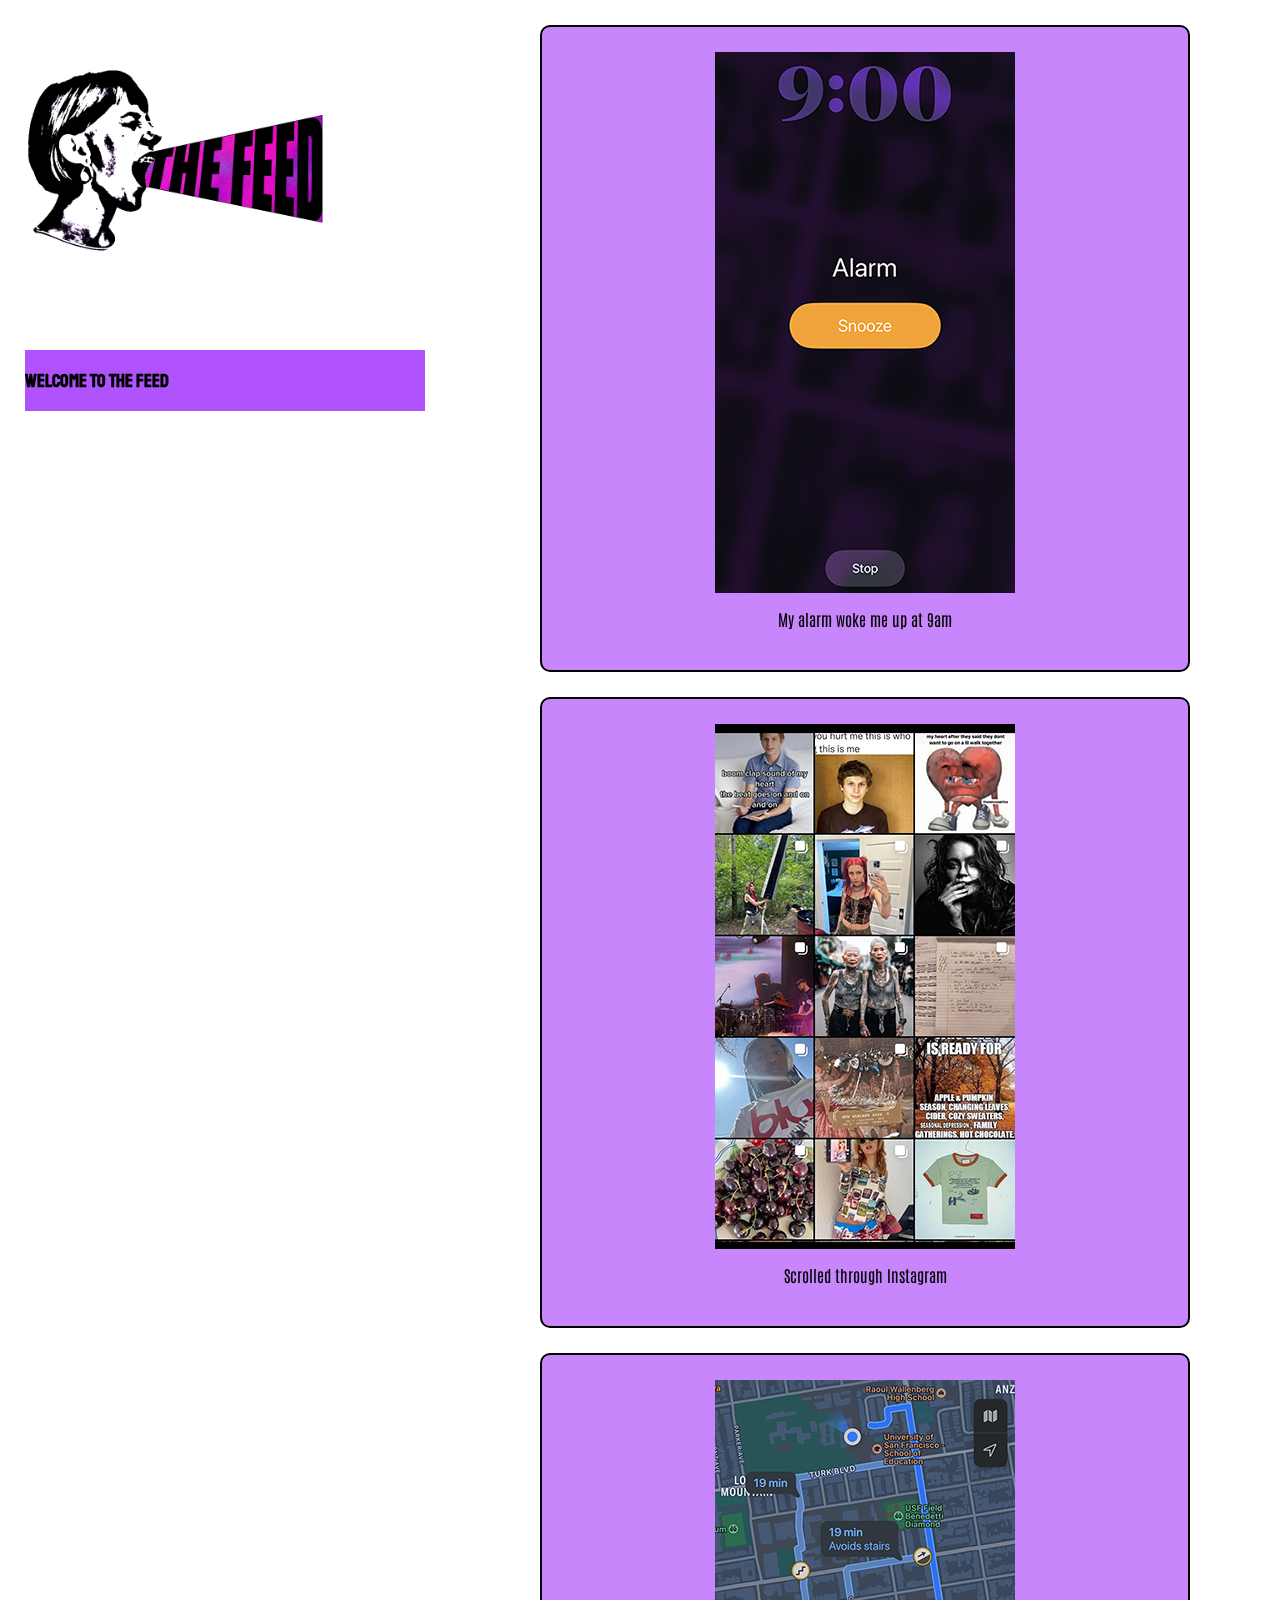
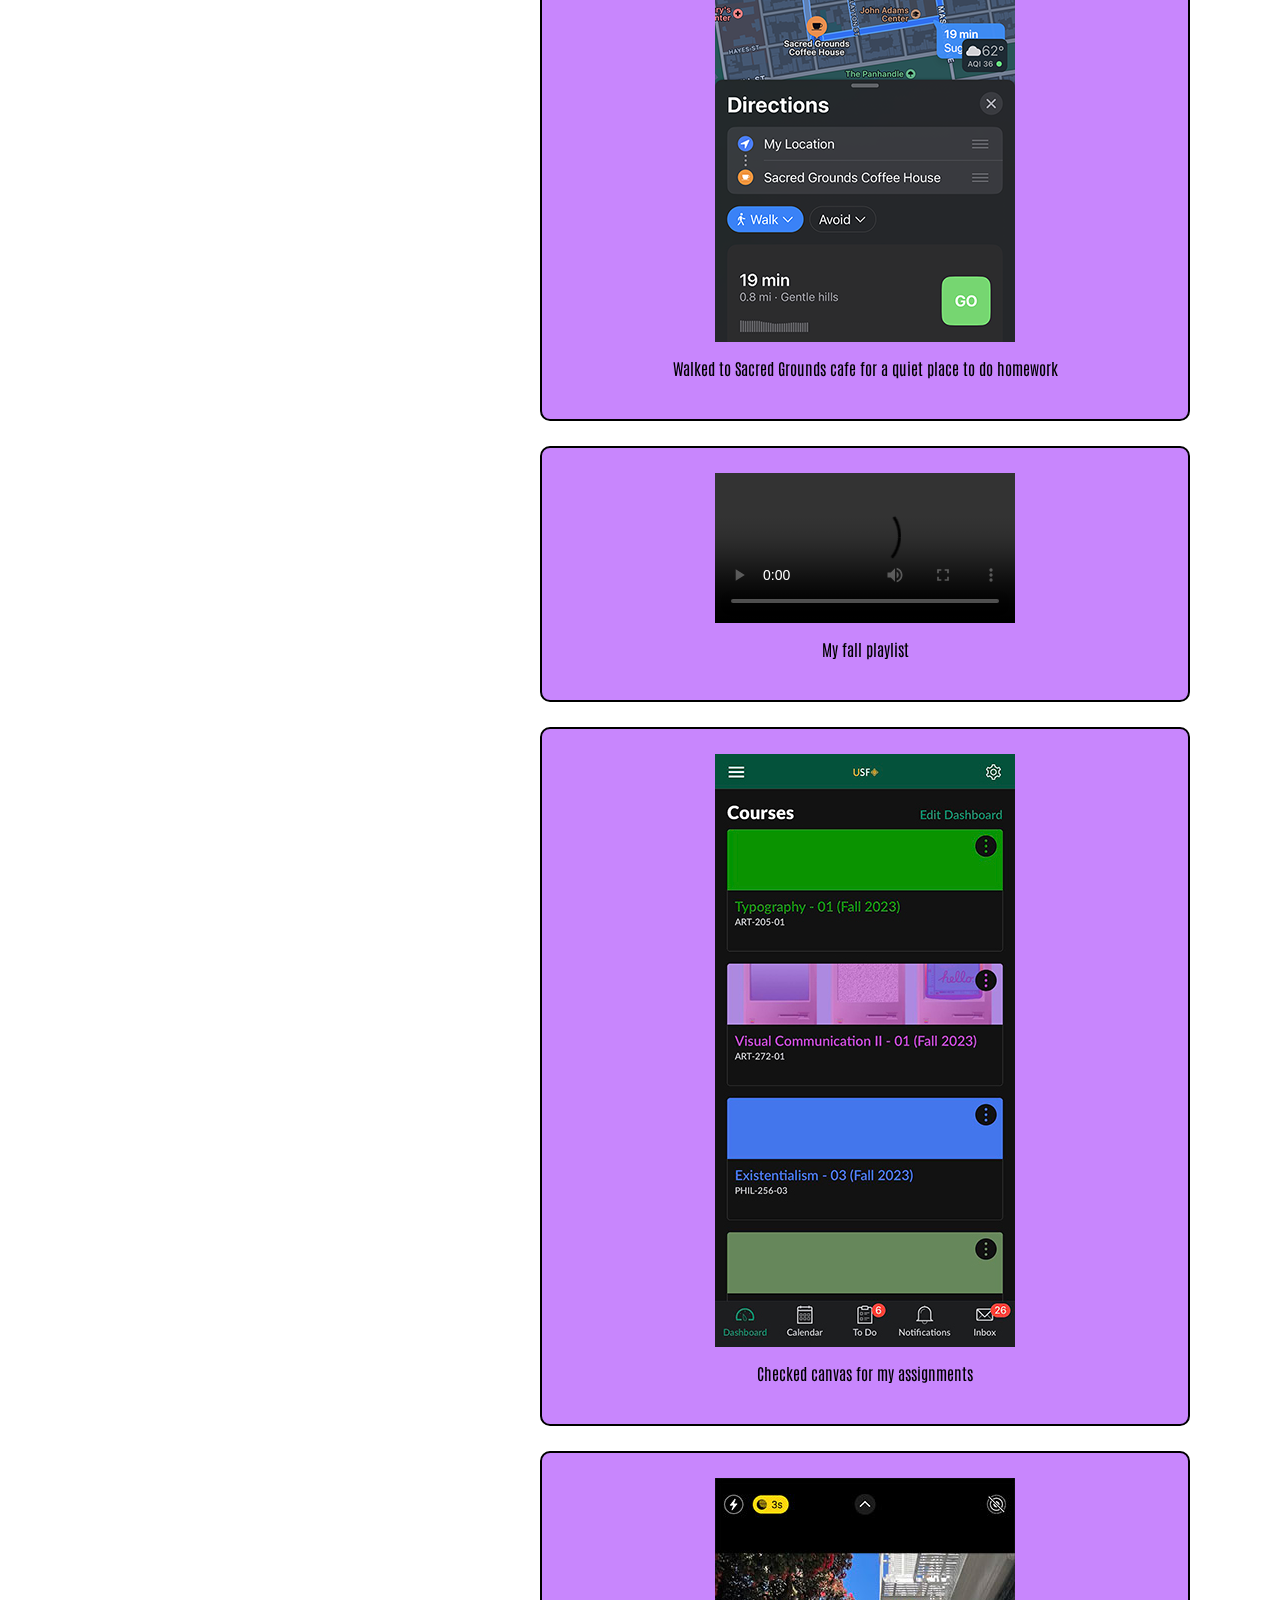
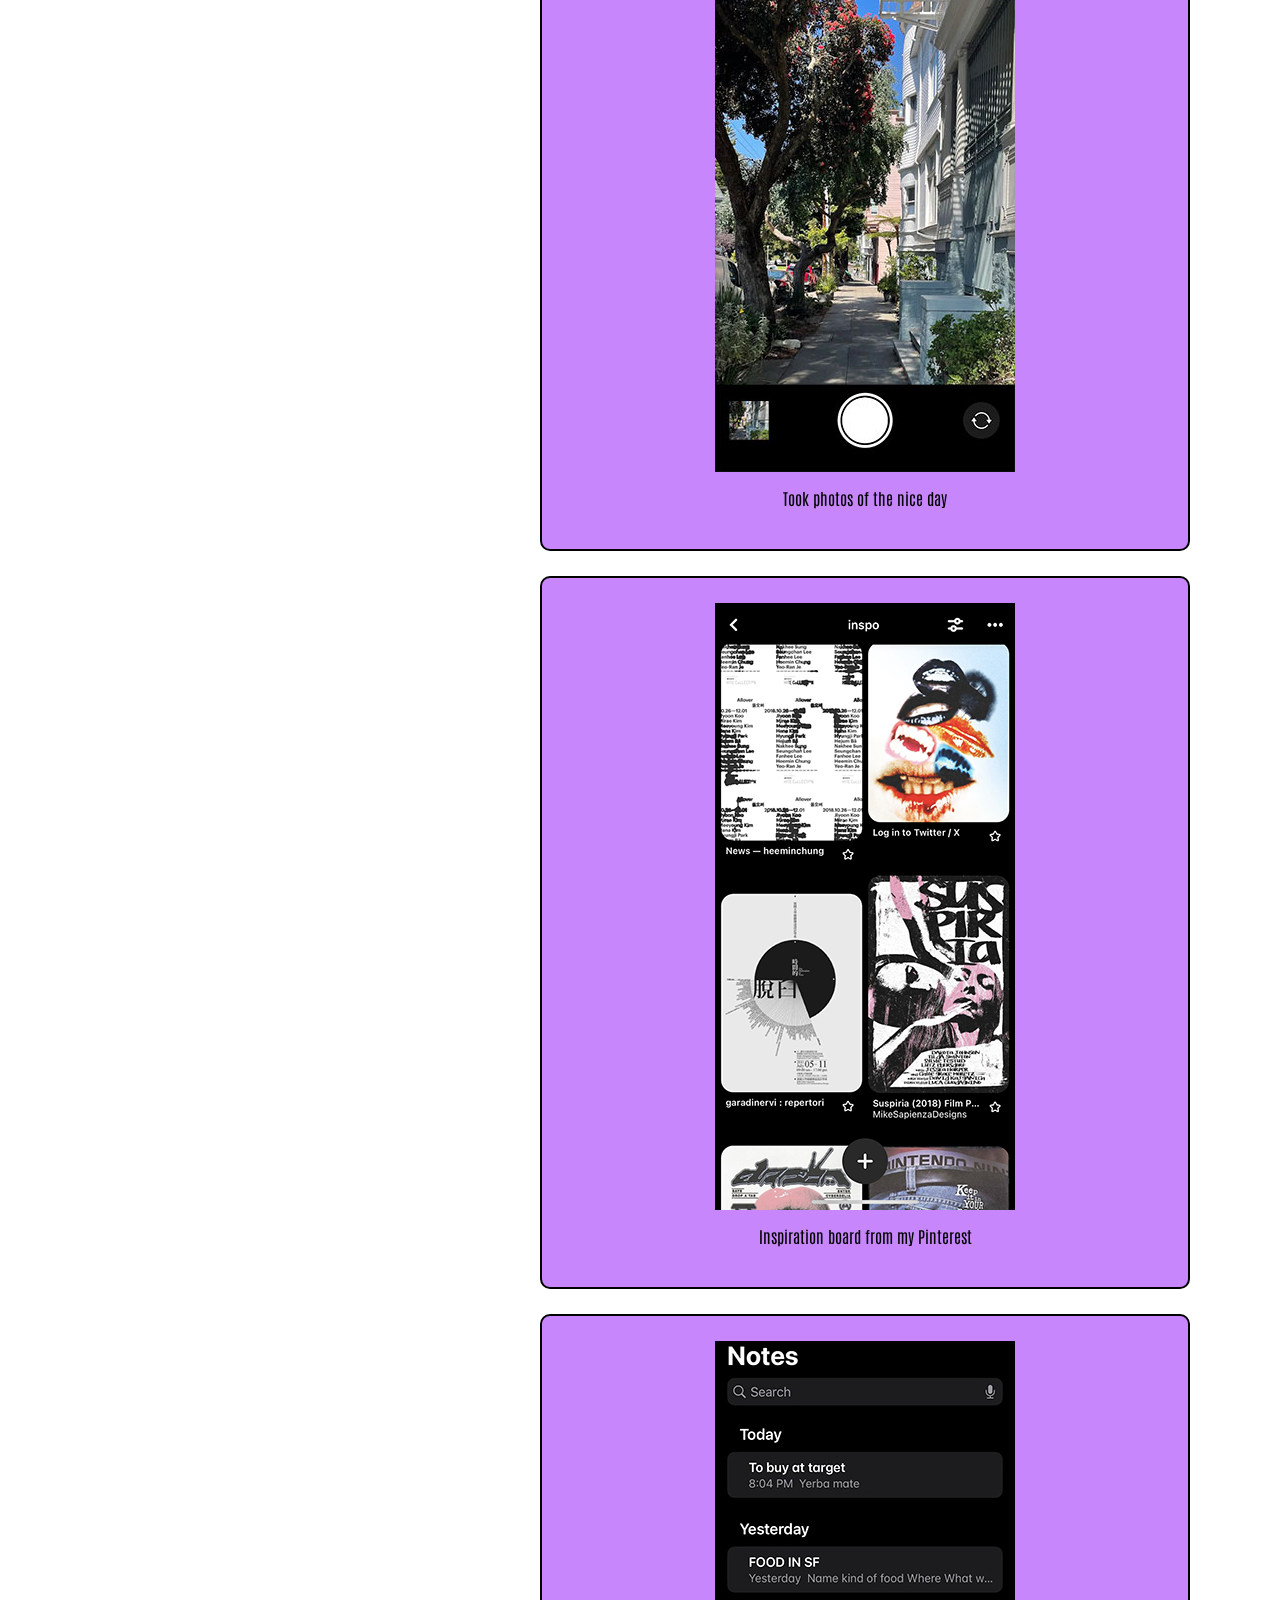
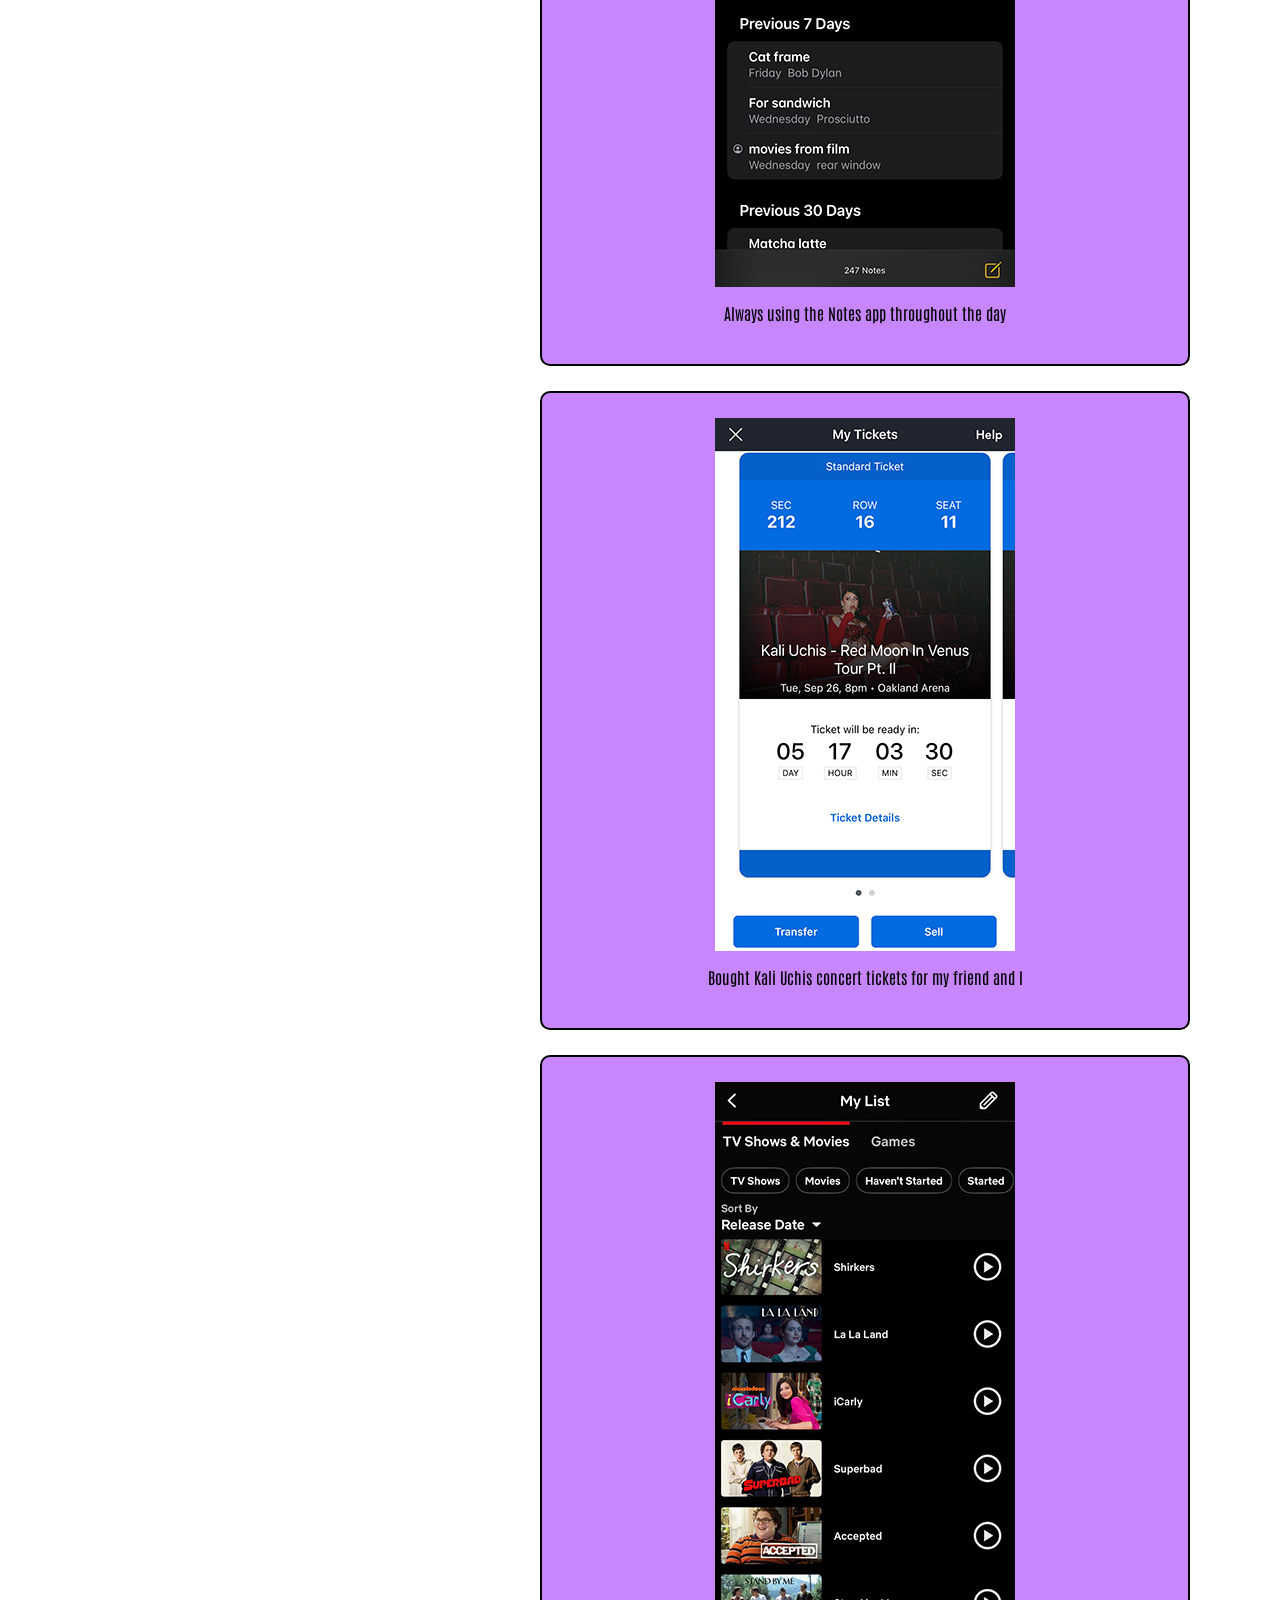
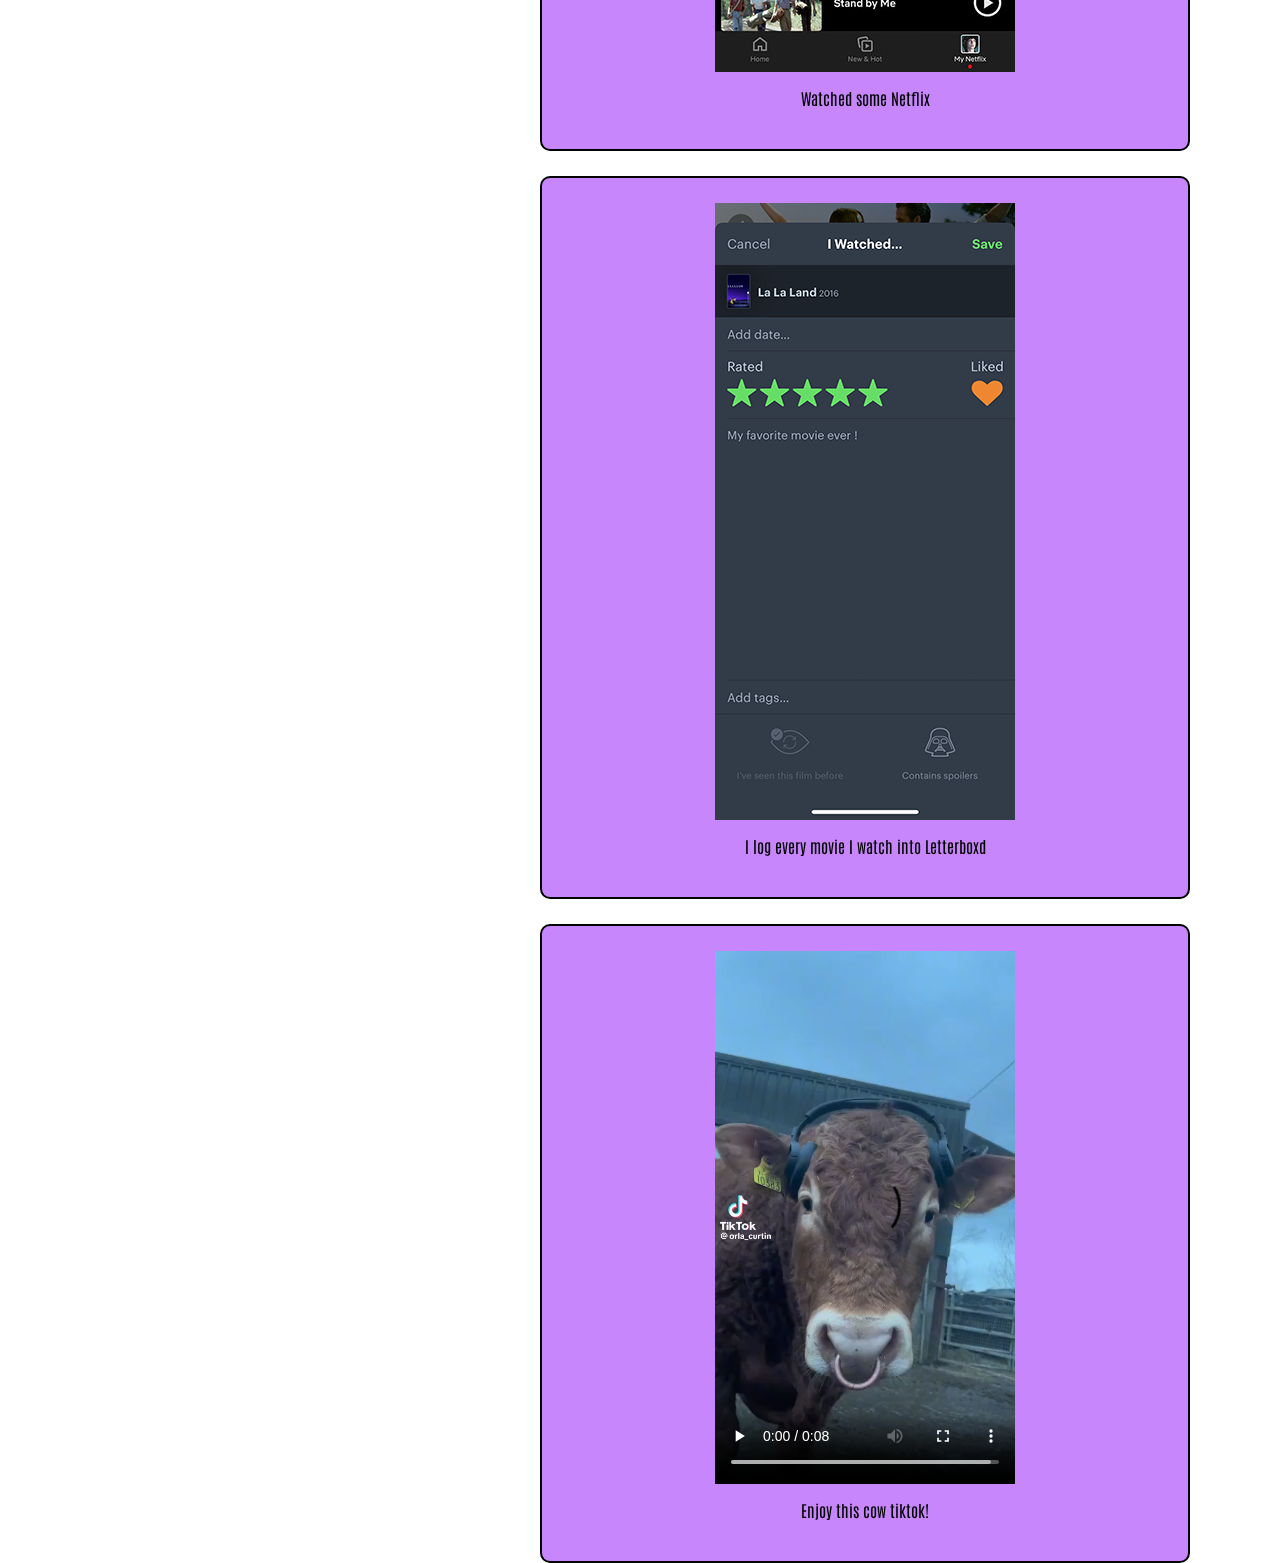
==== thefeed.html @ e430c537 "send to server" ====
<!DOCTYPE html>
<!--[if lt IE 7]>      <html class="no-js lt-ie9 lt-ie8 lt-ie7"> <![endif]-->
<!--[if IE 7]>         <html class="no-js lt-ie9 lt-ie8"> <![endif]-->
<!--[if IE 8]>         <html class="no-js lt-ie9"> <![endif]-->
<!--[if gt IE 8]>      <html class="no-js"> <!--<![endif]-->
<html>
    <head>
        <meta charset="utf-8">
        <meta http-equiv="X-UA-Compatible" content="IE=edge">
        <title>🤯 You're on The Feed! 🤯</title>
        <meta name="description" content="social media feed content">
        <meta name="viewport" content="width=device-width, initial-scale=1">
        <link rel="stylesheet" href="css/stylesheet.css">
    </head>
    <body>
        <!--[if lt IE 7]>
            <p class="browsehappy">You are using an <strong>outdated</strong> browser. Please <a href="#">upgrade your browser</a> to improve your experience.</p>
        <![endif]-->
        
        <header>
            <a style="text-decoration: none" href="index.html">
                <img src="img/logo.gif" alt="girl shouting the words the feed" width="300px">
            </a>

        </header>
        <nav>
                <h3>WELCOME TO THE FEED</h3>
        </nav>
        <main>
            <div class="box">
            <section>
                <img src="img/alarm.png" alt="alarm going off at 9am with snooze button">
                <p>My alarm woke me up at 9am</p>
            </section>
            </div>
            <div class="box">
            <section>
                <img src="img/insta.jpg" alt="Instagram explore page">
                <p>Scrolled through Instagram</p>
            </section>
            </div>
            <div class="box">
            <section> 
                <img src="img/maps.png" alt="Map with walking directions to Sacred Ground Cafe">
                <p>Walked to Sacred Grounds cafe for a quiet place to do homework</p>
            </section>
        </div>
        <div class="box">
            <section>
                <a 
                style="text-decoration: none"
                href="https://open.spotify.com/playlist/42uUBBNgOlqc08JRFYiDdh?si=290dc7712cfc400d">
                <video width="300px" controls autoplay>
                    <source src="img/spotify.mp4" type="video/mp4">
                </video>
                <p>My fall playlist</p>
            </a>
            </section>
        </div>
        <div class="box">
            <section>
                <img src="img/canvas.jpg" alt="Canvas homepage">
                <p>Checked canvas for my assignments</p>
            </section>
        </div>
        <div class="box">
            <section>
                <img src="img/walk.jpg" alt="Camera app taking photo of sidewalk and trees">
                <p>Took photos of the nice day</p>
            </section>
        </div>
        <div class="box">
            <section> 
                <img src="img/pinterest.png" alt="pinterest feed">
                <p>Inspiration board from my Pinterest</p>
            </section>
        </div>
        <div class="box">
            <section>
                <img src="img/notes.jpg" alt="lists in my notes app">
                <p>Always using the Notes app throughout the day</p>
            </section>
        </div>
        <div class="box">
            <section>
                <img src="img/unnamed.jpg" alt="Concert ticket for Kali Uchis">
                <p>Bought Kali Uchis concert tickets for my friend and I</p>
            </section>
        </div>
        <div class="box">
            <section> 
                <img src="img/netflix.jpg" alt="My list on Netflix">
                <p>Watched some Netflix</p>
            </section>
        </div>
        <div class="box">
            <section>
                <img src="img/letterboxd.png" alt="Letterboxd review of La La Land">
                <p>I log every movie I watch into Letterboxd</p>
            </section>
        </div>
        <div class="box">
            <section>
                <video width="300px" controls autoplay>
                    <source src="img/tiktokmp4.mp4" type="video/mp4">
                </video>
                <p>Enjoy this cow tiktok!</p>
            </section>
        </div>
        </div>
        </main>
        <footer>
        </footer>
    </body>
</html>
---- css/stylesheet.css ----
@import url('https://fonts.googleapis.com/css2?family=Antonio&family=Staatliches&display=swap');

body {
    background-image:url(https://img.freepik.com/free-photo/view-white-crumpled-paper_1194-7544.jpg?w=2000&t=st=1695135678~exp=1695136278~hmac=eb2b1dd97f6ace87909458ef955b9ea9cc23dddc871f4d208a63d9d9d2f6e7b5);
    background-repeat: no;
    background-attachment: fixed;
    max-width: 1200px;
    margin: auto;
}

header {
    width: 400px;
    position: fixed;
    top:10px;
    left: 25px;
    font-family:'Staatliches', cursive;
}

nav {
    background-color:rgb(176, 83, 252);
    width: 400px;
    position: fixed;
    top:350px;
    left:25px;
    font-family: 'Staatliches', cursive;
}

main {
    width: 650px;
    margin-left: 500px;
}

section {
    background-color:rgb(176, 83, 252,.7);
    margin-top: 25px;
    padding: 25px;
    border: 2px black solid;
    border-radius: 10px;
}

section img {
    display: block;
    margin:auto
}

section p {
    text-align: center;
    font-family: 'Antonio', sans-serif;
    color:black ;
}

section video {
    display: block;
    margin:auto
}

footer {
    background-color: rgb(228, 24, 153);
    width: 400px;
    position: fixed;
    bottom: 25px;
    left: 25px;
    font-family: 'Chivo Mono', monospace;
}

#splashgif {
    width: 525px;
    margin:auto;
    text-align: center;
    margin-top: 15%;
}

#splashgif:hover {
   transform:scale(1.5);
}

.box:hover{
    box-shadow:0px 10px 20px rgba(0,0,0,0.5);
    border-radius: 10px;
}
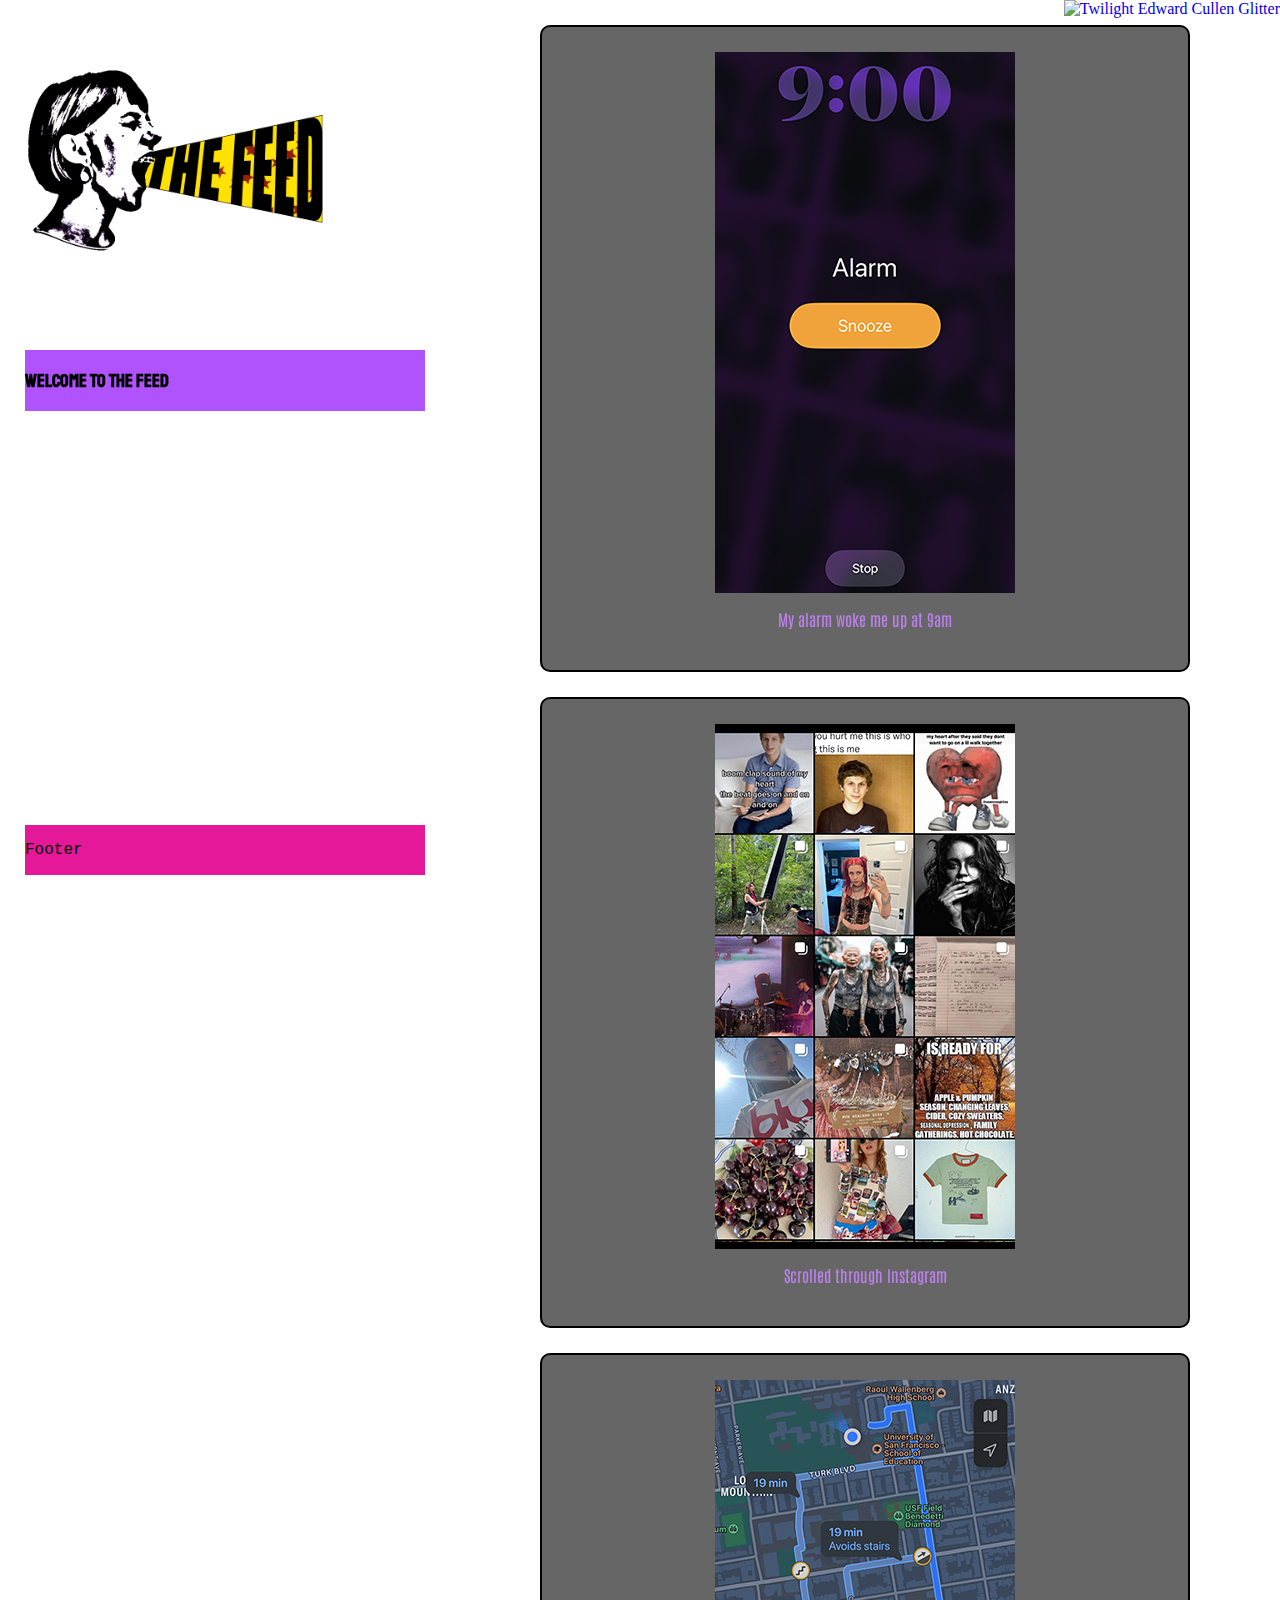
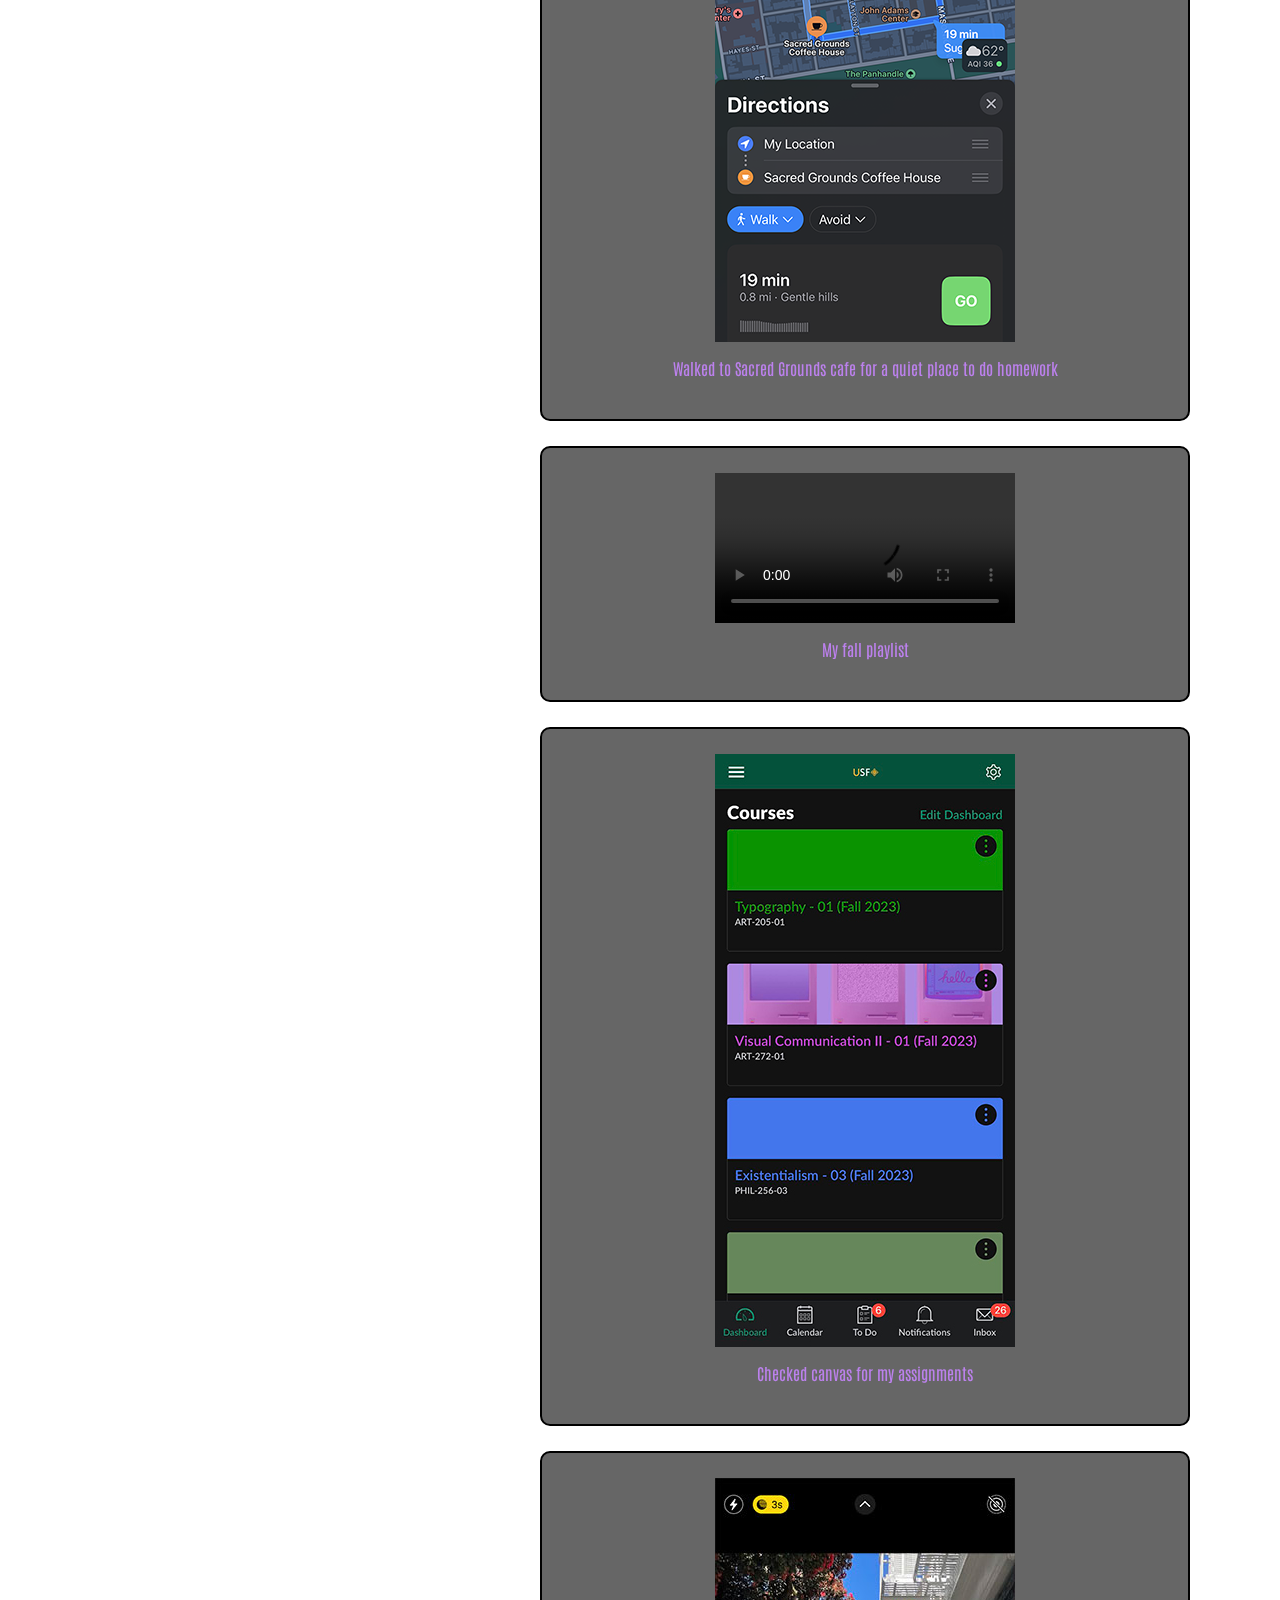
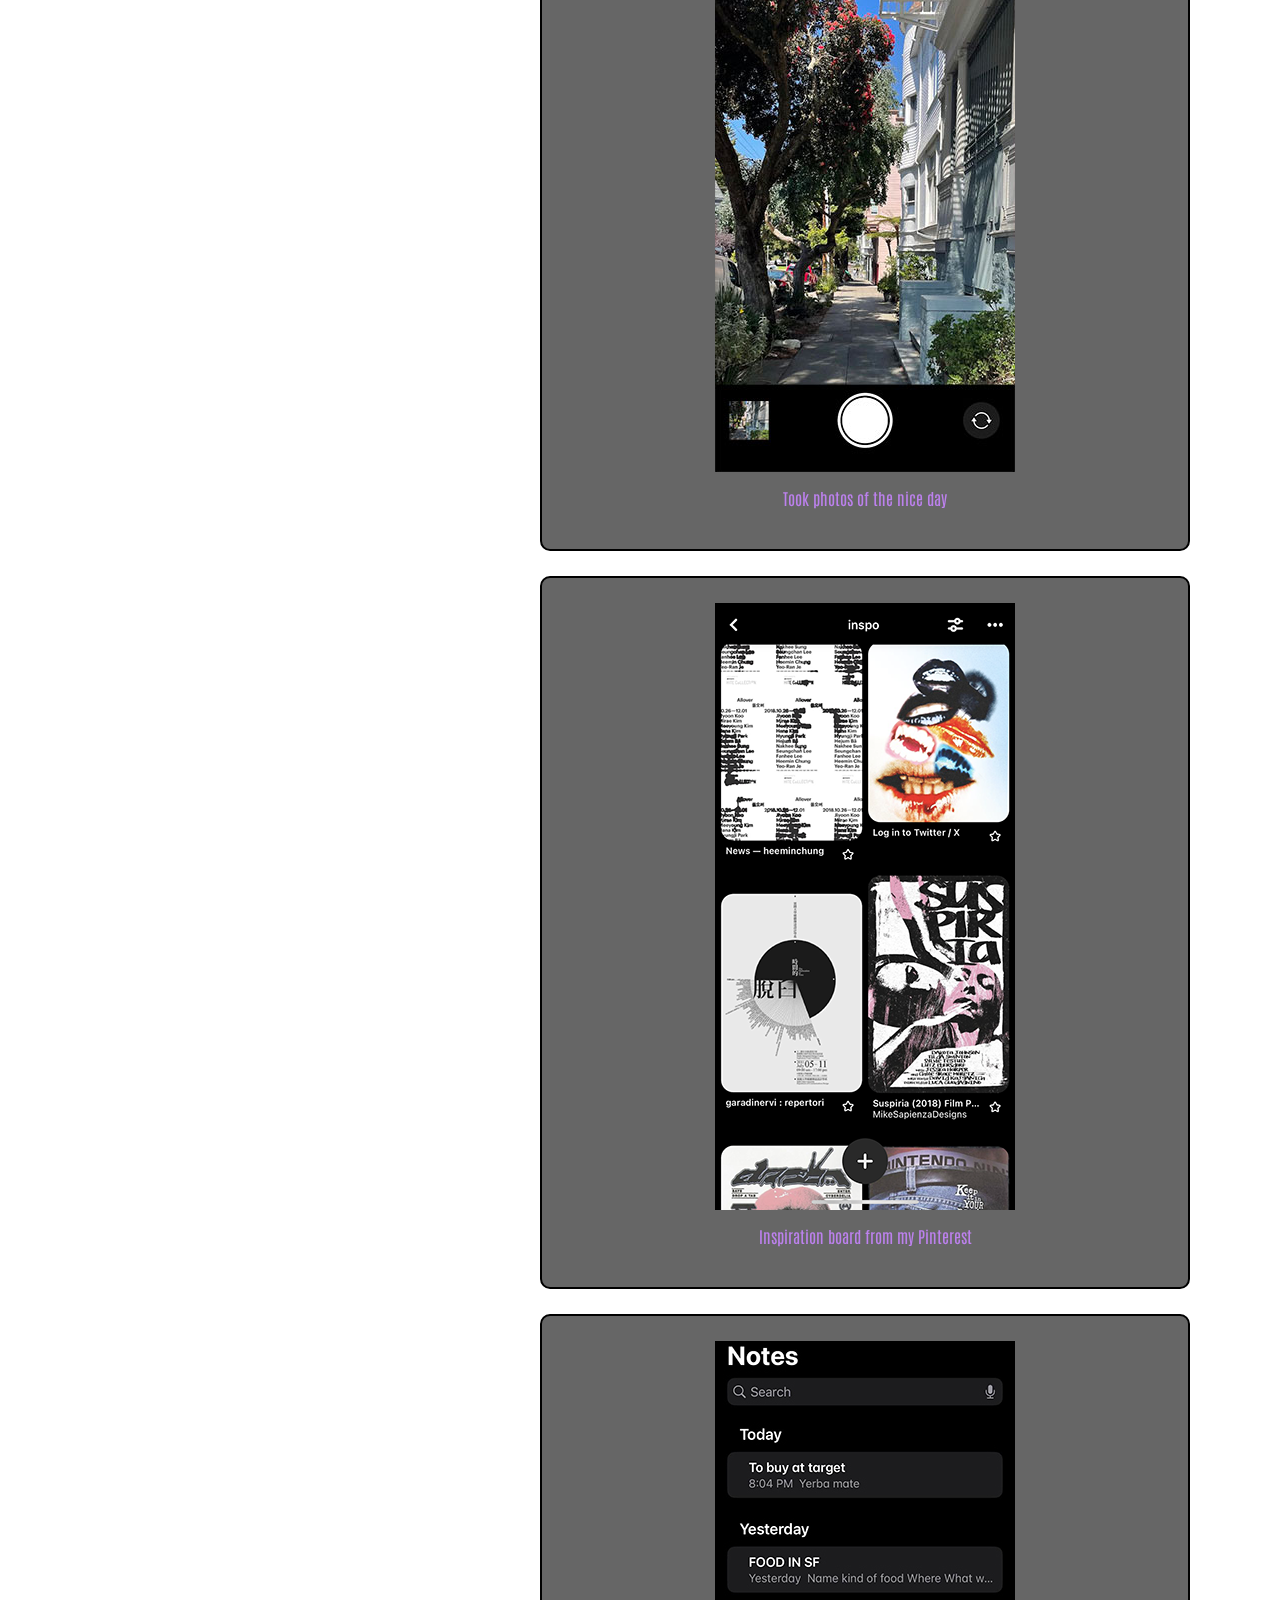
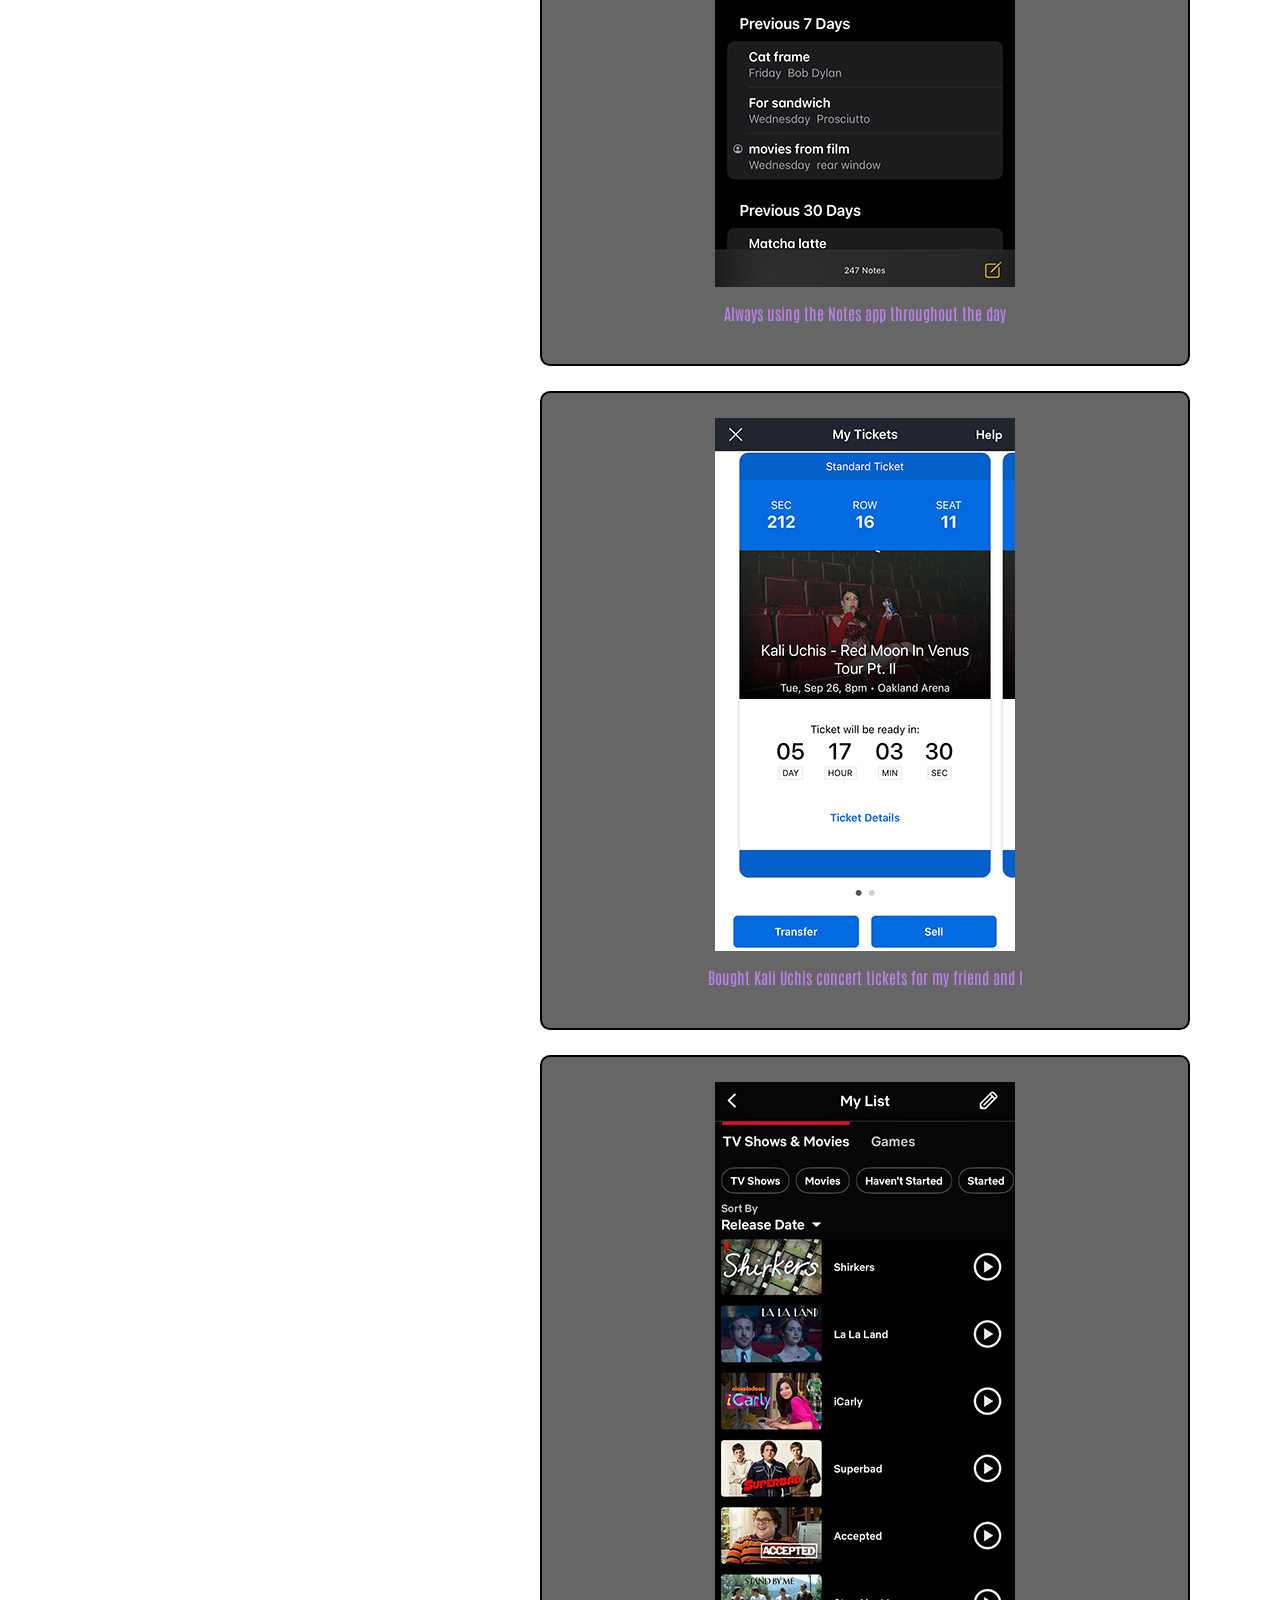
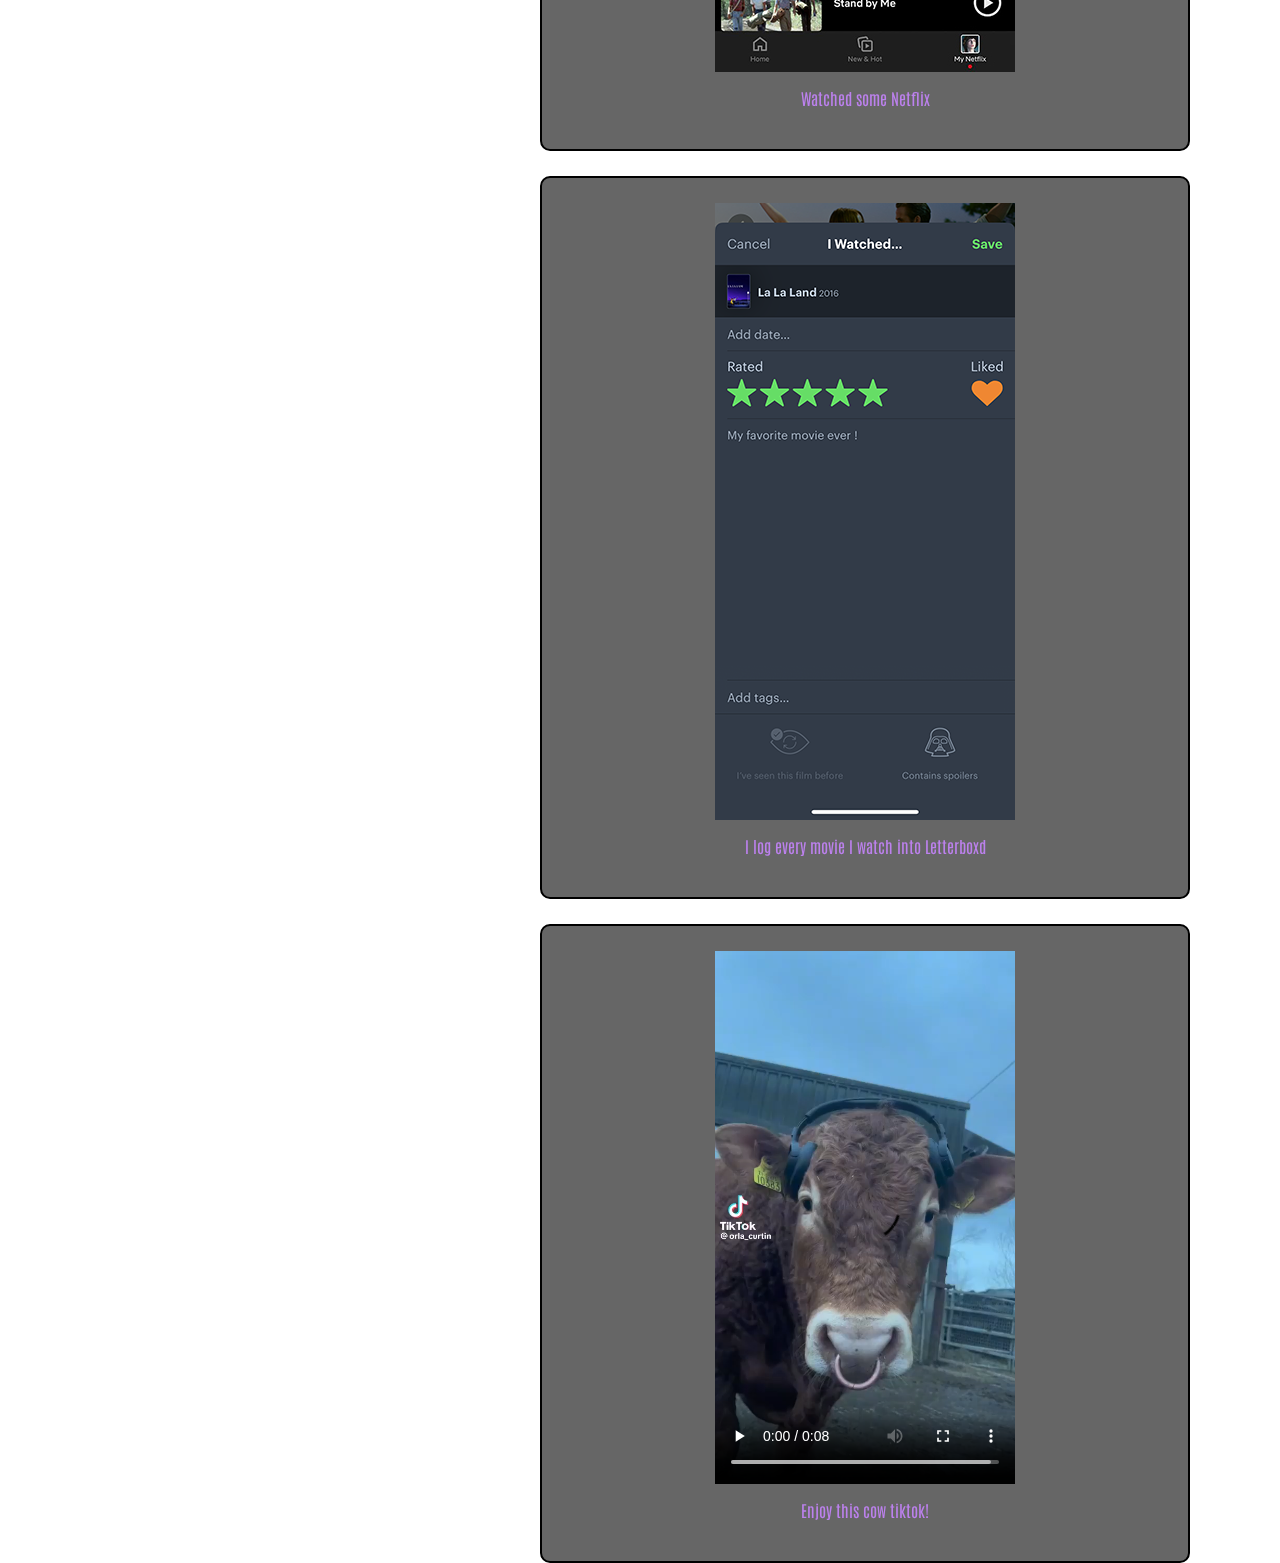
==== commit fc555c1d: "change style" ====
--- a/thefeed.html
+++ b/thefeed.html
@@ -11,6 +11,8 @@
         <meta name="description" content="social media feed content">
         <meta name="viewport" content="width=device-width, initial-scale=1">
         <link rel="stylesheet" href="css/stylesheet.css">
+        <style type="text/css">* {cursor: url(https://cur.cursors-4u.net/people/peo-5/peo517.ani), url(https://cur.cursors-4u.net/people/peo-5/peo517.png), auto !important;}</style><a href="https://www.cursors-4u.com/cursor/2009/01/29/twilight-edward-cullen-glitter.html" target="_blank" title="Twilight Edward Cullen Glitter"><img src="https://cur.cursors-4u.net/cursor.png" border="0" alt="Twilight Edward Cullen Glitter" style="position:absolute; top: 0px; right: 0px;" /></a>
+        </a>
     </head>
     <body>
         <!--[if lt IE 7]>
@@ -49,7 +51,7 @@
             <section>
                 <a 
                 style="text-decoration: none"
-                href="https://open.spotify.com/playlist/42uUBBNgOlqc08JRFYiDdh?si=290dc7712cfc400d">
+                href="https://open.spotify.com/playlist/42uUBBNgOlqc08JRFYiDdh?si=290dc7712cfc400d" target="blank">
                 <video width="300px" controls autoplay>
                     <source src="img/spotify.mp4" type="video/mp4">
                 </video>
@@ -110,6 +112,7 @@
         </div>
         </main>
         <footer>
+            <p>Footer</p>
         </footer>
     </body>
 </html>--- a/css/stylesheet.css
+++ b/css/stylesheet.css
@@ -31,7 +31,7 @@
 }
 
 section {
-    background-color:rgb(176, 83, 252,.7);
+    background-color:rgb(0, 0, 0, .6);
     margin-top: 25px;
     padding: 25px;
     border: 2px black solid;
@@ -46,7 +46,7 @@
 section p {
     text-align: center;
     font-family: 'Antonio', sans-serif;
-    color:black ;
+    color:rgb(188, 129, 237) ;
 }
 
 section video {
@@ -75,6 +75,6 @@
 }
 
 .box:hover{
-    box-shadow:0px 10px 20px rgba(0,0,0,0.5);
-    border-radius: 10px;
+    box-shadow:0px 10px 20px rgba(59, 0, 118, 0.5);
+    border-radius: 15px;
 }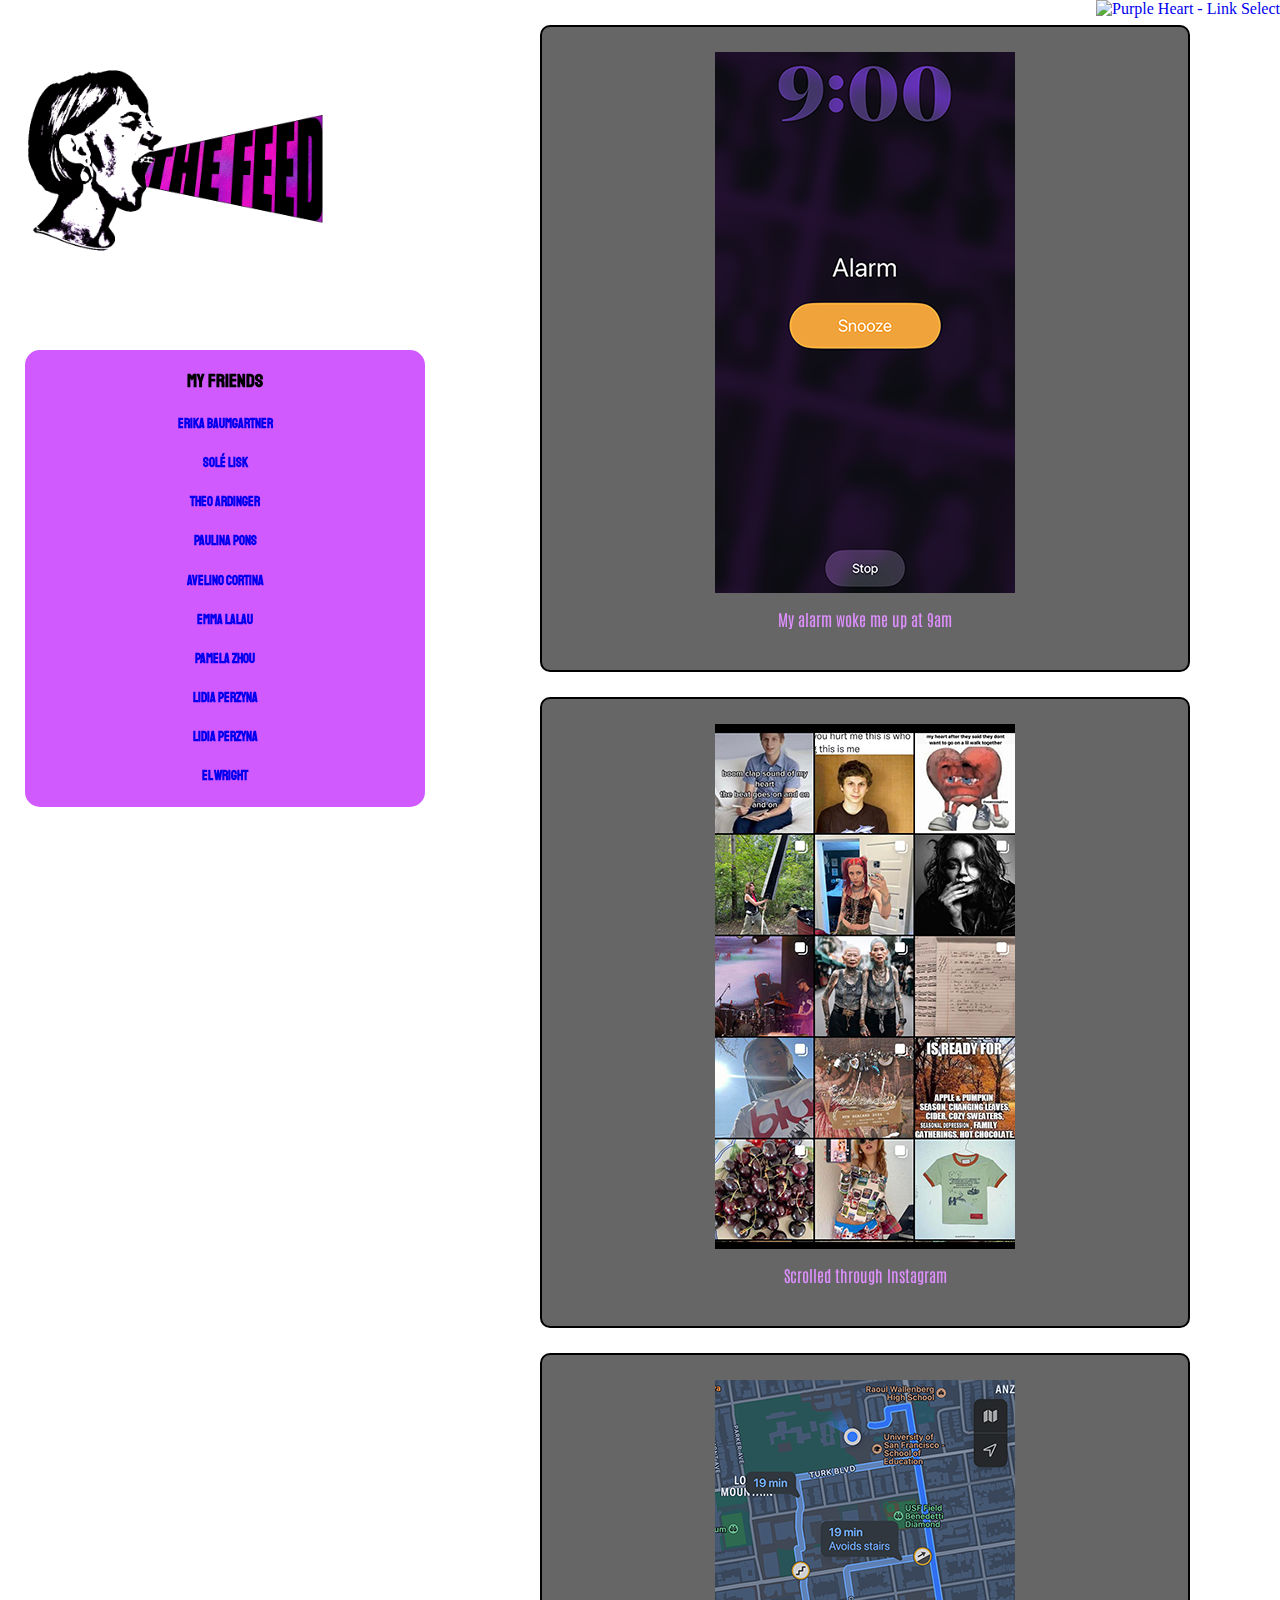
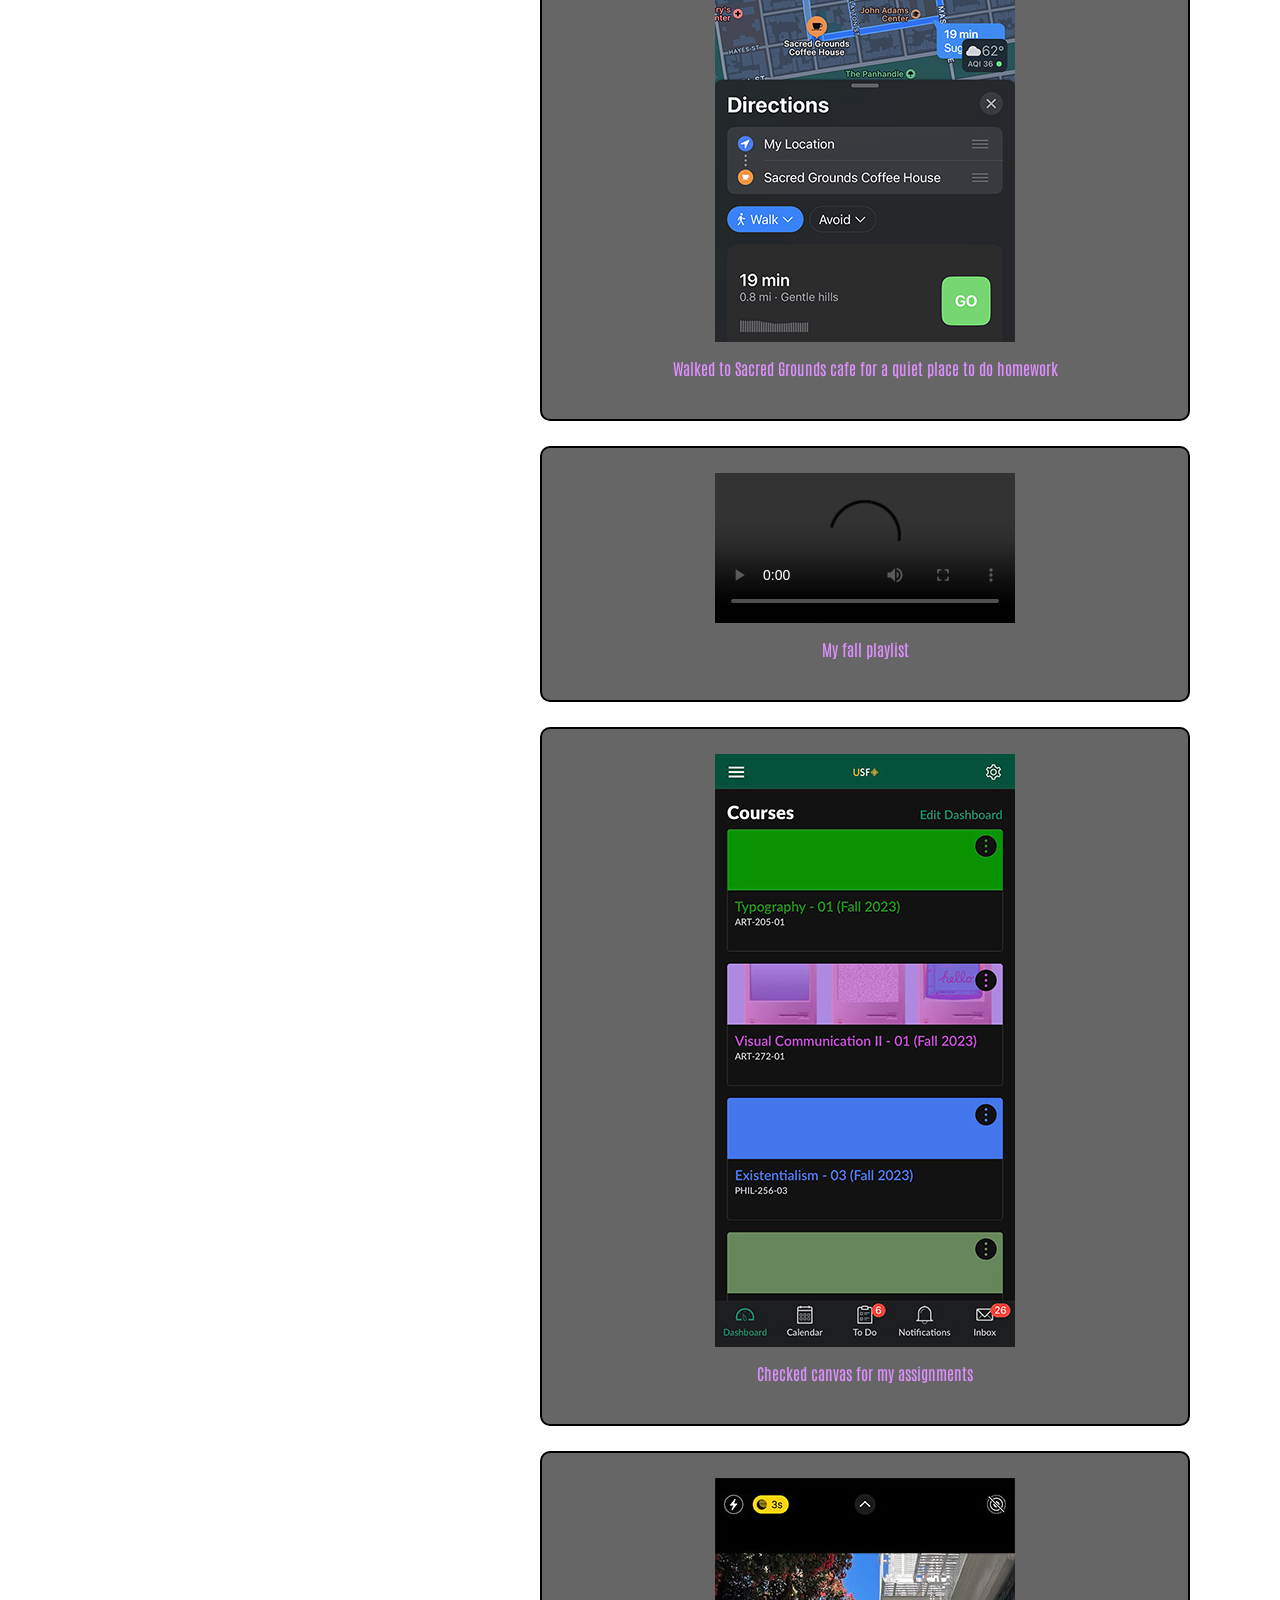
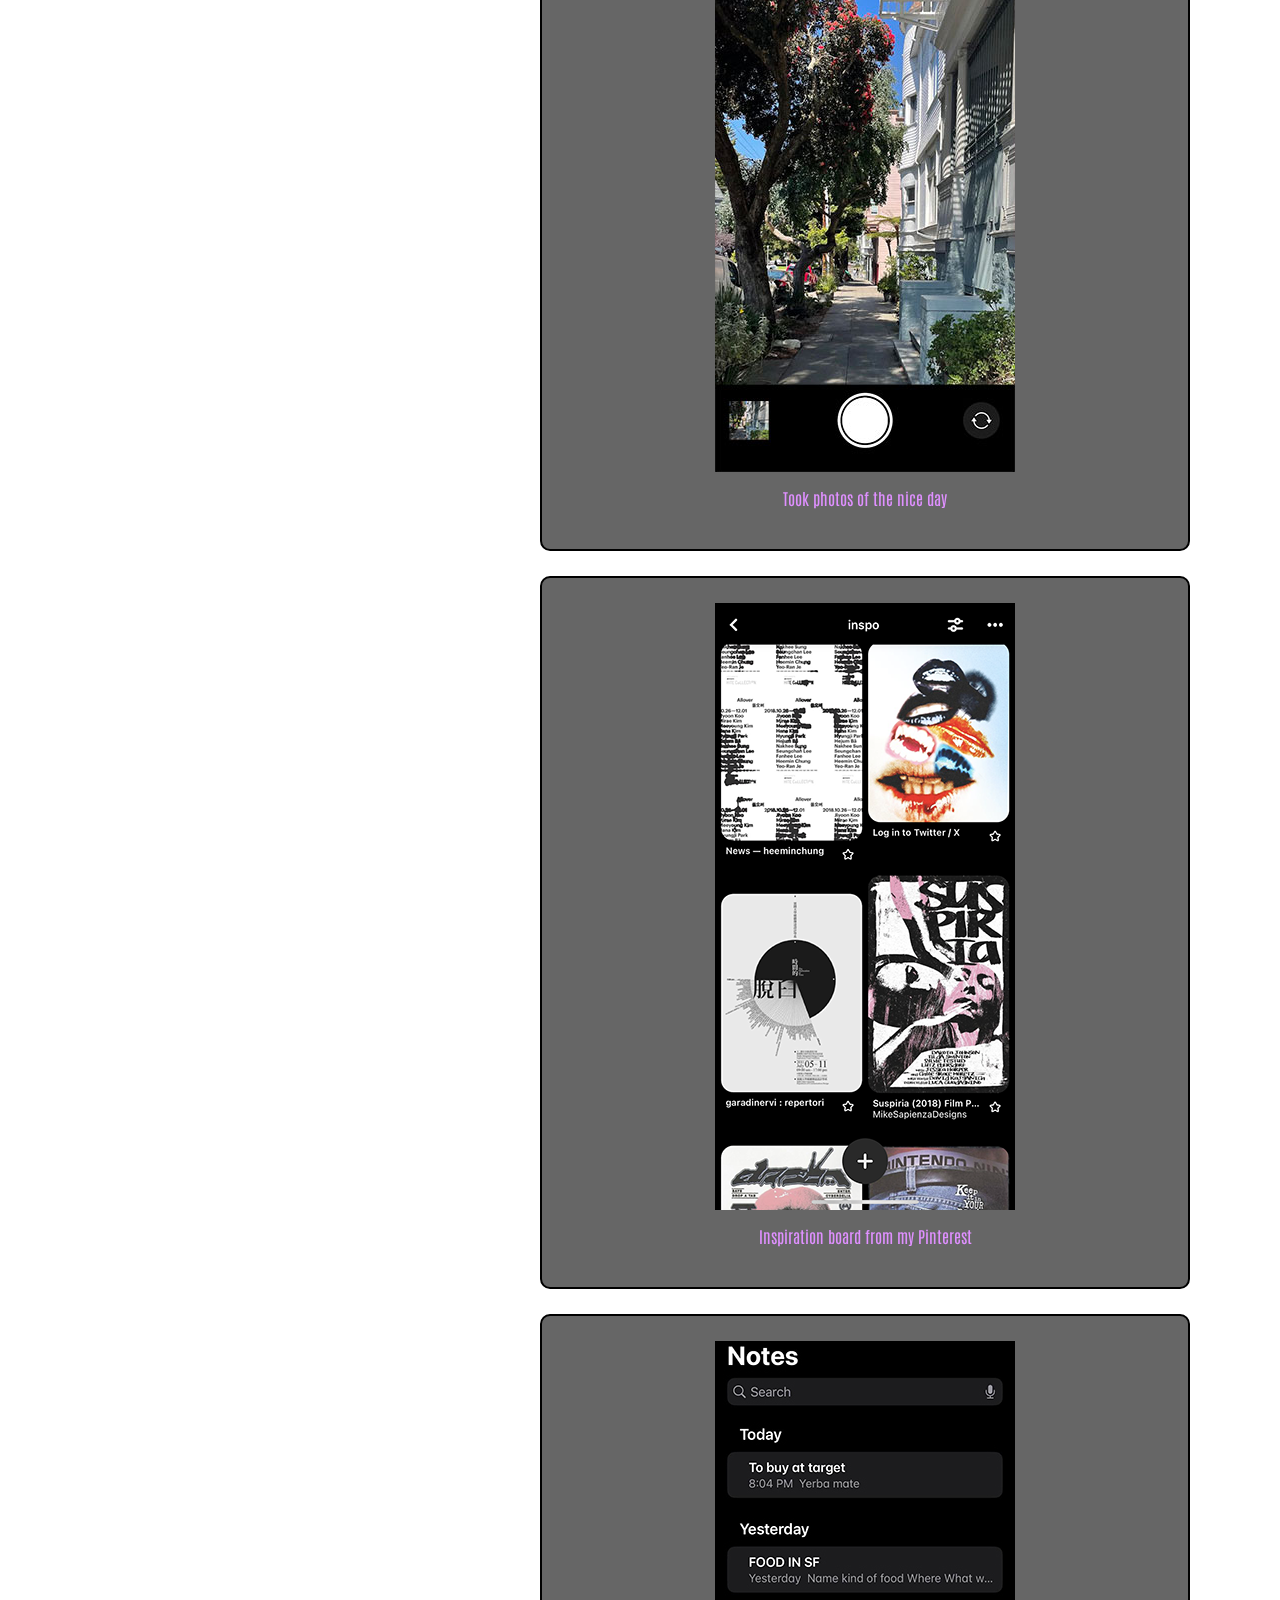
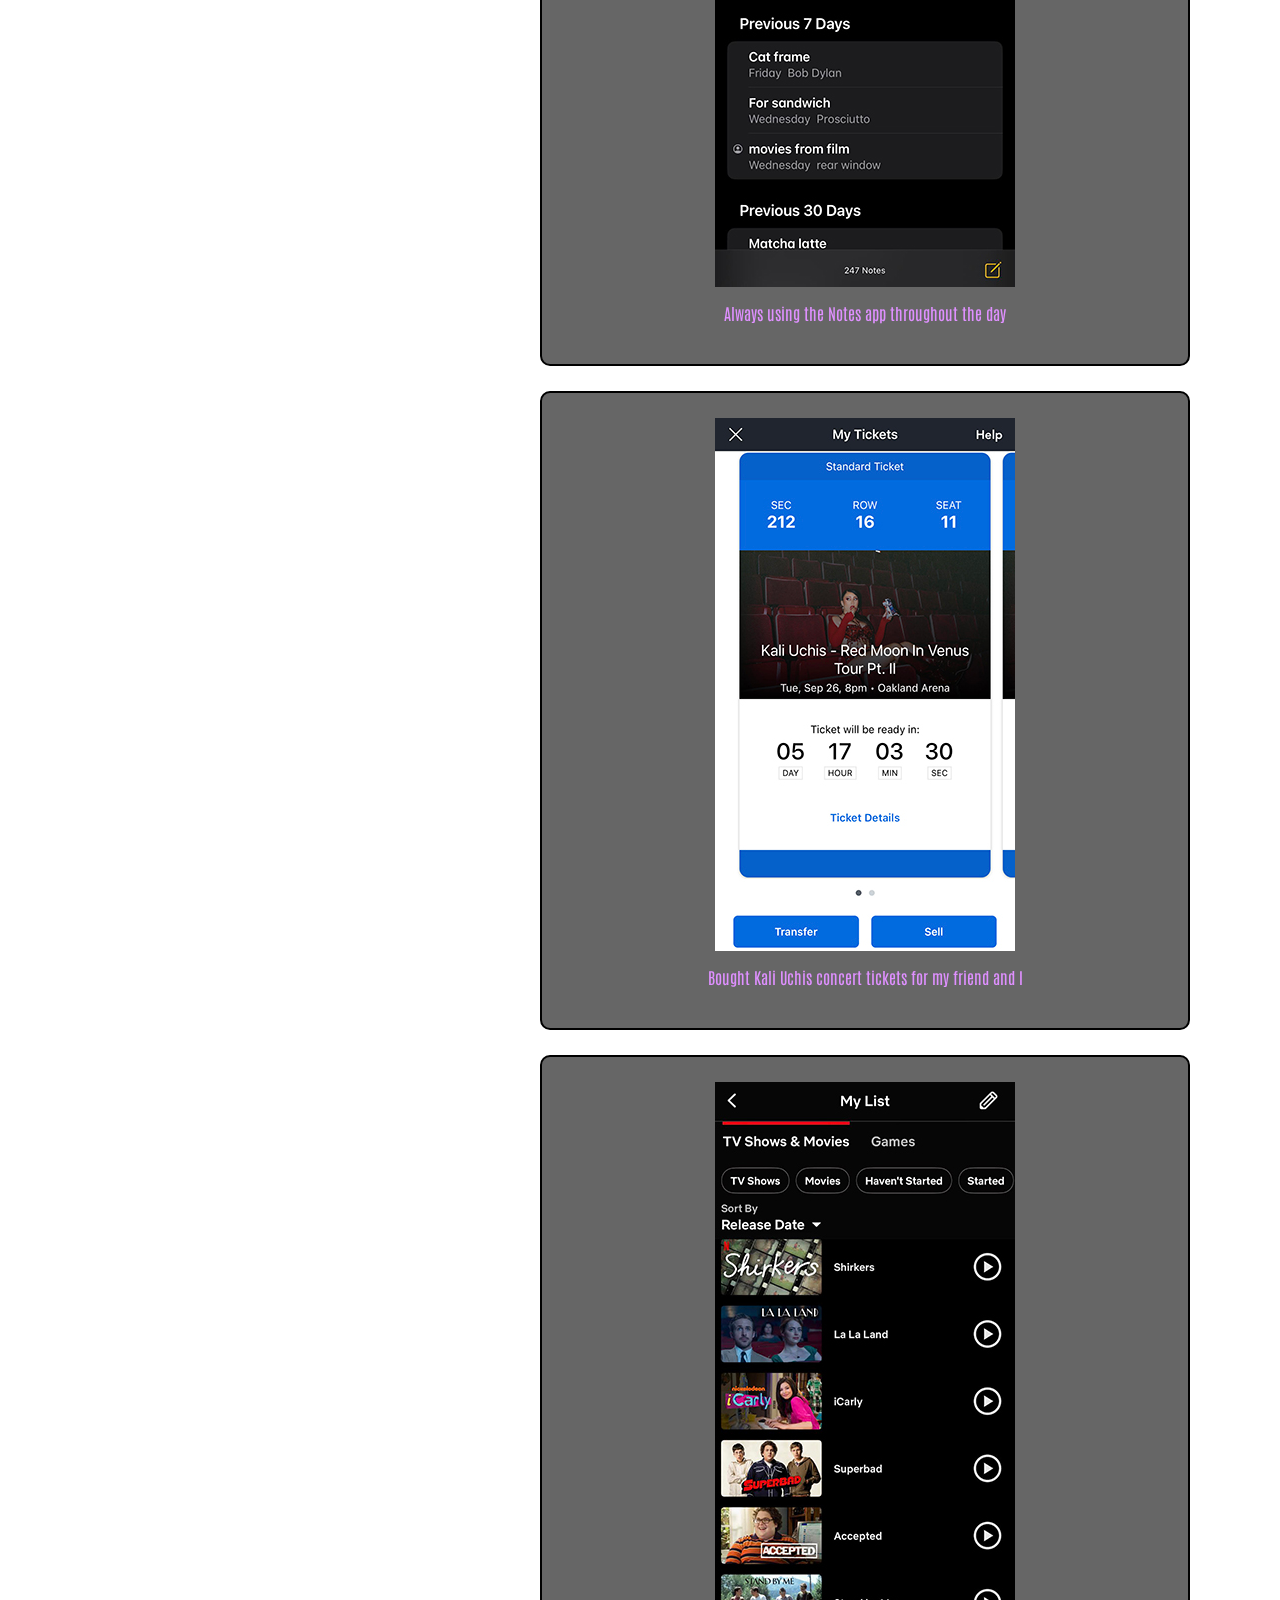
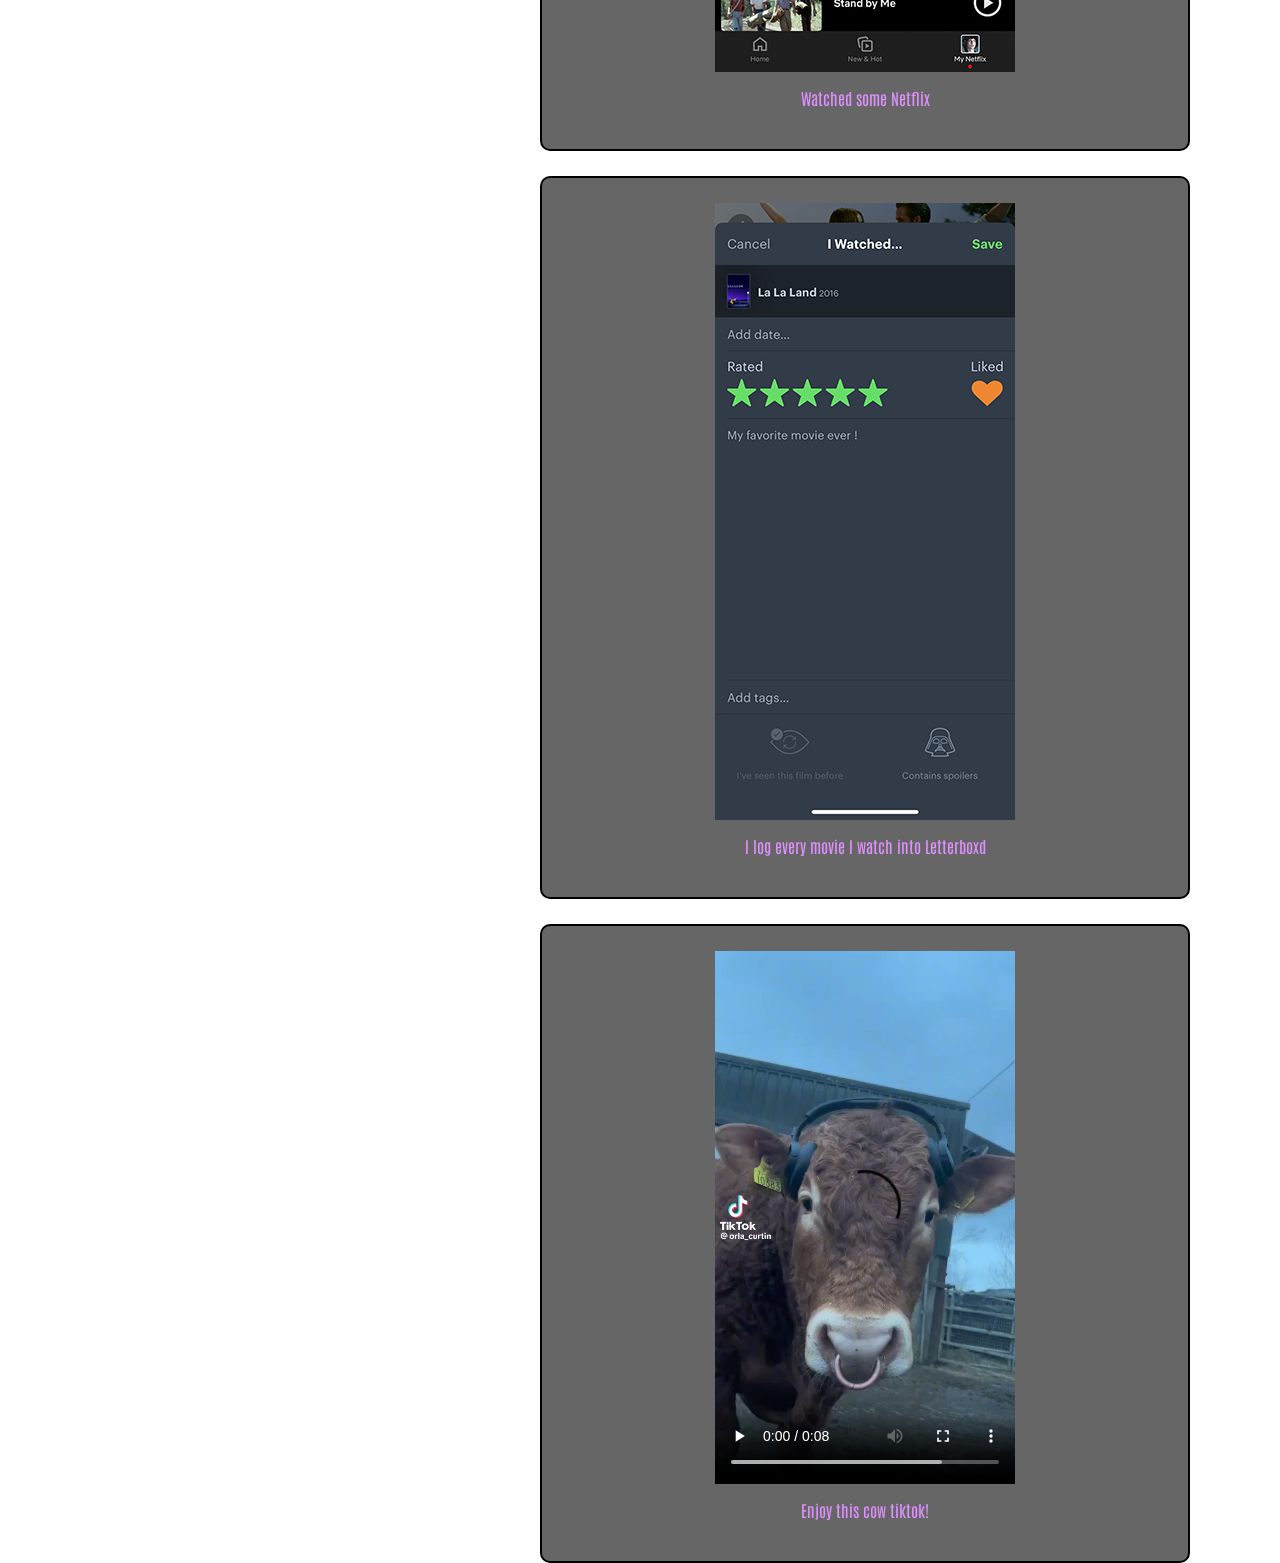
==== commit 89591509: "nav and style changes" ====
--- a/thefeed.html
+++ b/thefeed.html
@@ -11,7 +11,7 @@
         <meta name="description" content="social media feed content">
         <meta name="viewport" content="width=device-width, initial-scale=1">
         <link rel="stylesheet" href="css/stylesheet.css">
-        <style type="text/css">* {cursor: url(https://cur.cursors-4u.net/people/peo-5/peo517.ani), url(https://cur.cursors-4u.net/people/peo-5/peo517.png), auto !important;}</style><a href="https://www.cursors-4u.com/cursor/2009/01/29/twilight-edward-cullen-glitter.html" target="_blank" title="Twilight Edward Cullen Glitter"><img src="https://cur.cursors-4u.net/cursor.png" border="0" alt="Twilight Edward Cullen Glitter" style="position:absolute; top: 0px; right: 0px;" /></a>
+        <style type="text/css">* {cursor: url(https://cur.cursors-4u.net/symbols/sym-7/sym775.cur), auto !important;}</style><a href="https://www.cursors-4u.com/cursor/2011/12/27/purple-heart-link-select.html" target="_blank" title="Purple Heart - Link Select"><img src="https://cur.cursors-4u.net/cursor.png" border="0" alt="Purple Heart - Link Select" style="position:absolute; top: 0px; right: 0px;" /></a></a>
         </a>
     </head>
     <body>
@@ -26,7 +26,68 @@
 
         </header>
         <nav>
-                <h3>WELCOME TO THE FEED</h3>
+                <h3>My Friends</h3>
+                <a
+                    style="text-decoration:none"
+                    href="https://erikabaumm.github.io/thefeed/"
+                    target="blank">
+                    <h5>Erika Baumgartner</h5>
+                </a>
+                <a
+                style="text-decoration:none"
+                href=" https://solelisk.github.io/thefeed/"
+                target="blank">
+                <h5>Solé Lisk</h5>
+                </a>
+                 <a
+                style="text-decoration:none"
+                href=" https://tardinger.github.io/thefeed/index.html"
+                target="blank">
+                <h5>Theo Ardinger</h5>
+                </a>
+                 <a
+                 style="text-decoration:none"
+                href="https://pponsm.github.io/thefeed/"
+                target="blank">
+             <h5>Paulina Pons</h5>
+             </a>
+                <a
+             style="text-decoration:none"
+                href="https://ac-iv.github.io/thefeed/"
+                target="blank">
+                <h5>Avelino Cortina</h5>
+                </a>
+                <a
+                style="text-decoration:none"
+                   href="https://elalau.github.io/thefeed/"
+                   target="blank">
+                   <h5>Emma Lalau</h5>
+                   </a>
+                   <a
+                   style="text-decoration:none"
+                 href="https://pamela-gong-zhou.github.io/thefeed/"
+                 target="blank">
+                      <h5>Pamela Zhou</h5>
+                      </a>
+                      <a
+                      style="text-decoration:none"
+                         href="https://laperzyna.github.io/thefeed/"
+                         target="blank">
+                         <h5>Lidia Perzyna</h5>
+                         </a>
+                          <a
+                      style="text-decoration:none"
+                         href="https://laperzyna.github.io/thefeed/"
+                         target="blank">
+                         <h5>Lidia Perzyna</h5>
+                         </a>
+                         <a
+                         style="text-decoration:none"
+                            href="https://radiostardom.github.io/thefeed/"
+                            target="blank">
+                            <h5>El Wright</h5>
+                            </a>
+                      
         </nav>
         <main>
             <div class="box">
@@ -112,7 +173,6 @@
         </div>
         </main>
         <footer>
-            <p>Footer</p>
         </footer>
     </body>
 </html>--- a/css/stylesheet.css
+++ b/css/stylesheet.css
@@ -17,12 +17,14 @@
 }
 
 nav {
-    background-color:rgb(176, 83, 252);
+    background-color:rgb(197, 49, 255, .8);
+    border-radius: 15px;
     width: 400px;
     position: fixed;
     top:350px;
     left:25px;
     font-family: 'Staatliches', cursive;
+    text-align: center;
 }
 
 main {
@@ -46,7 +48,7 @@
 section p {
     text-align: center;
     font-family: 'Antonio', sans-serif;
-    color:rgb(188, 129, 237) ;
+    color:rgb(223, 144, 255) ;
 }
 
 section video {
@@ -55,7 +57,7 @@
 }
 
 footer {
-    background-color: rgb(228, 24, 153);
+    background-color:rgb(197, 49, 255);
     width: 400px;
     position: fixed;
     bottom: 25px;
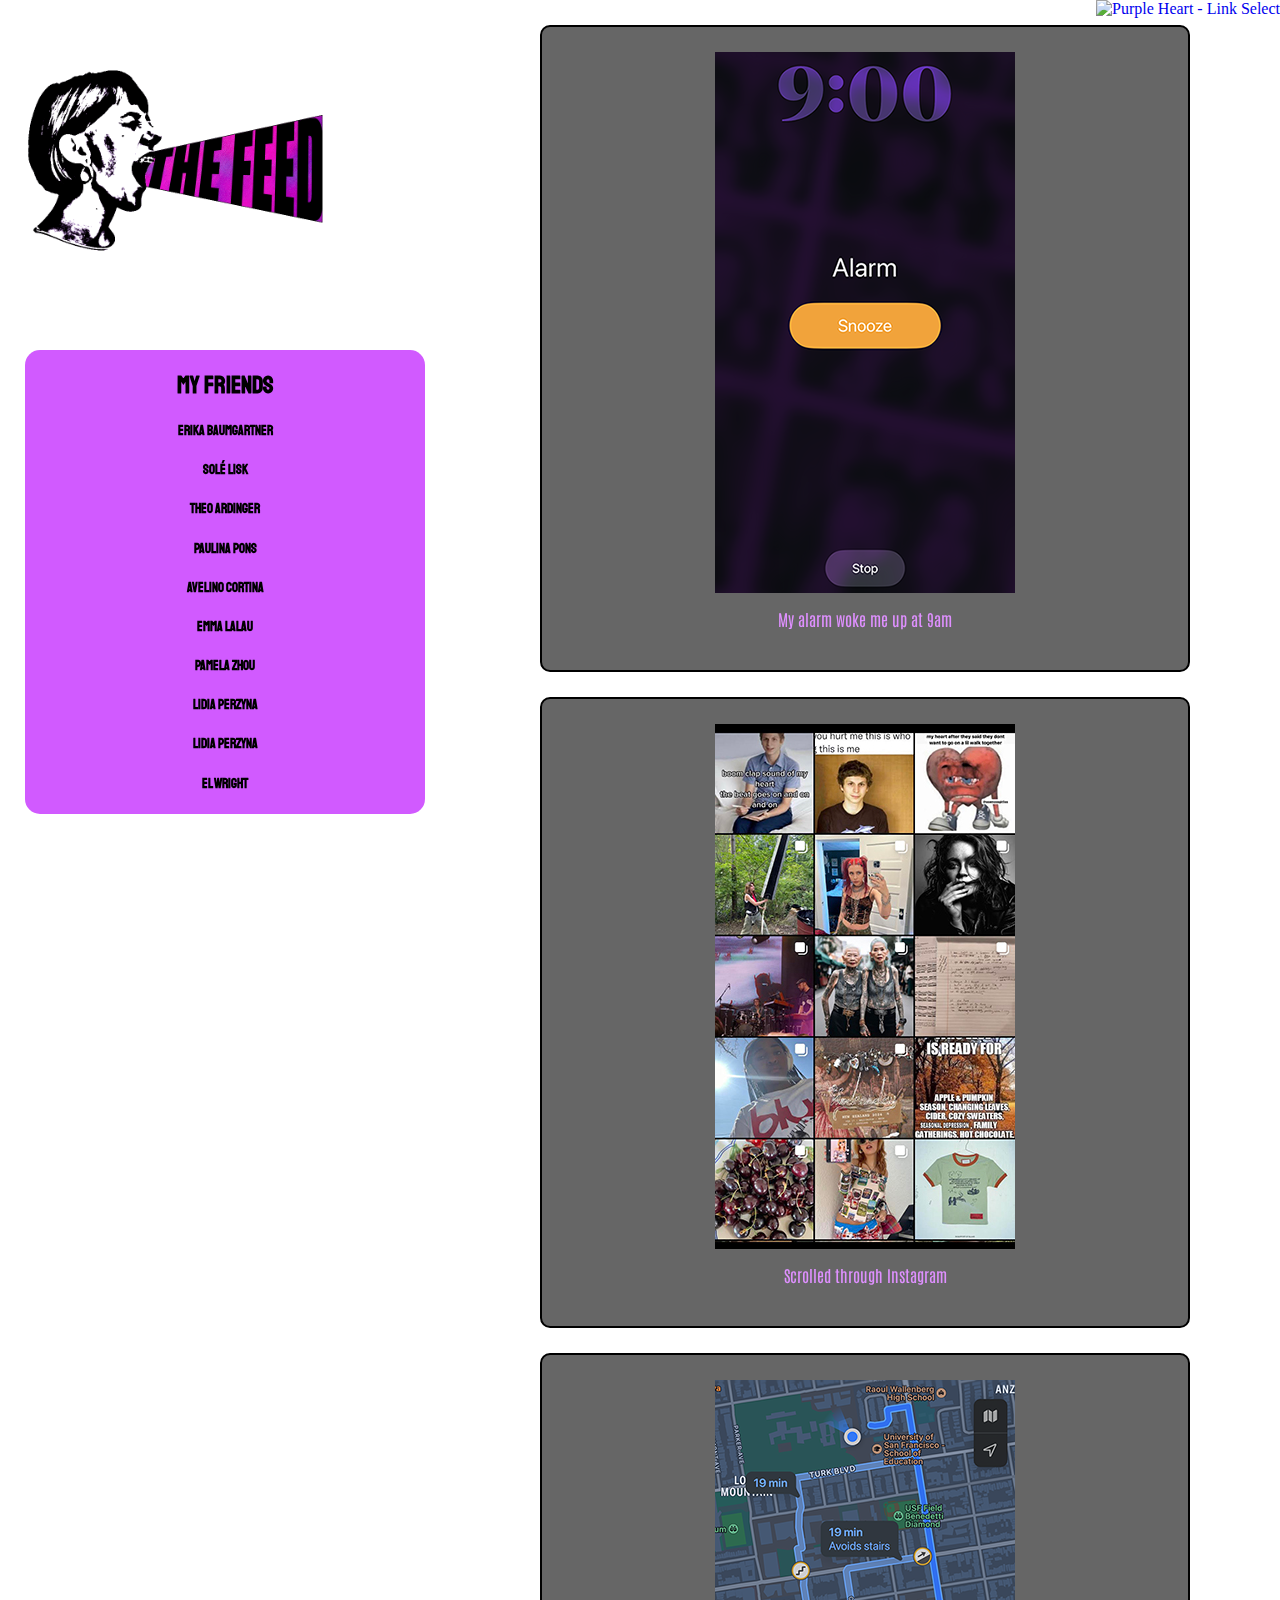
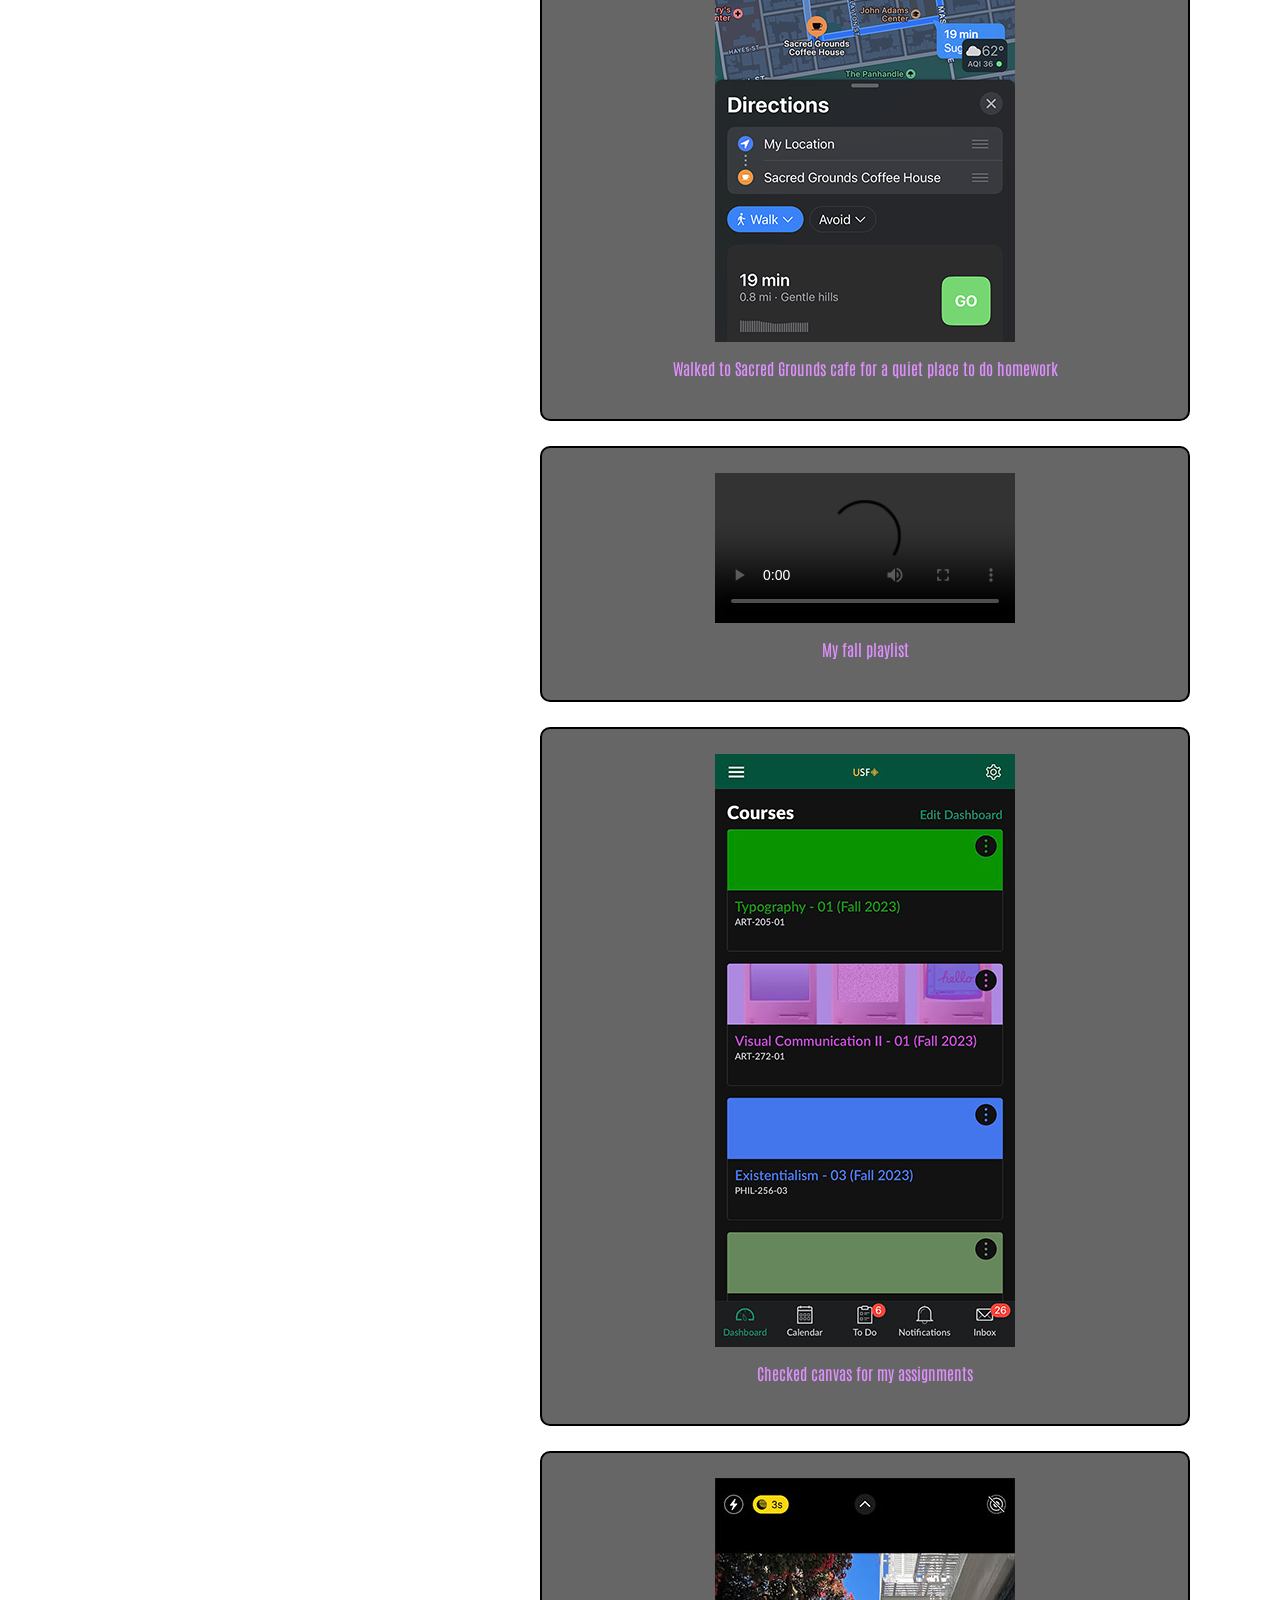
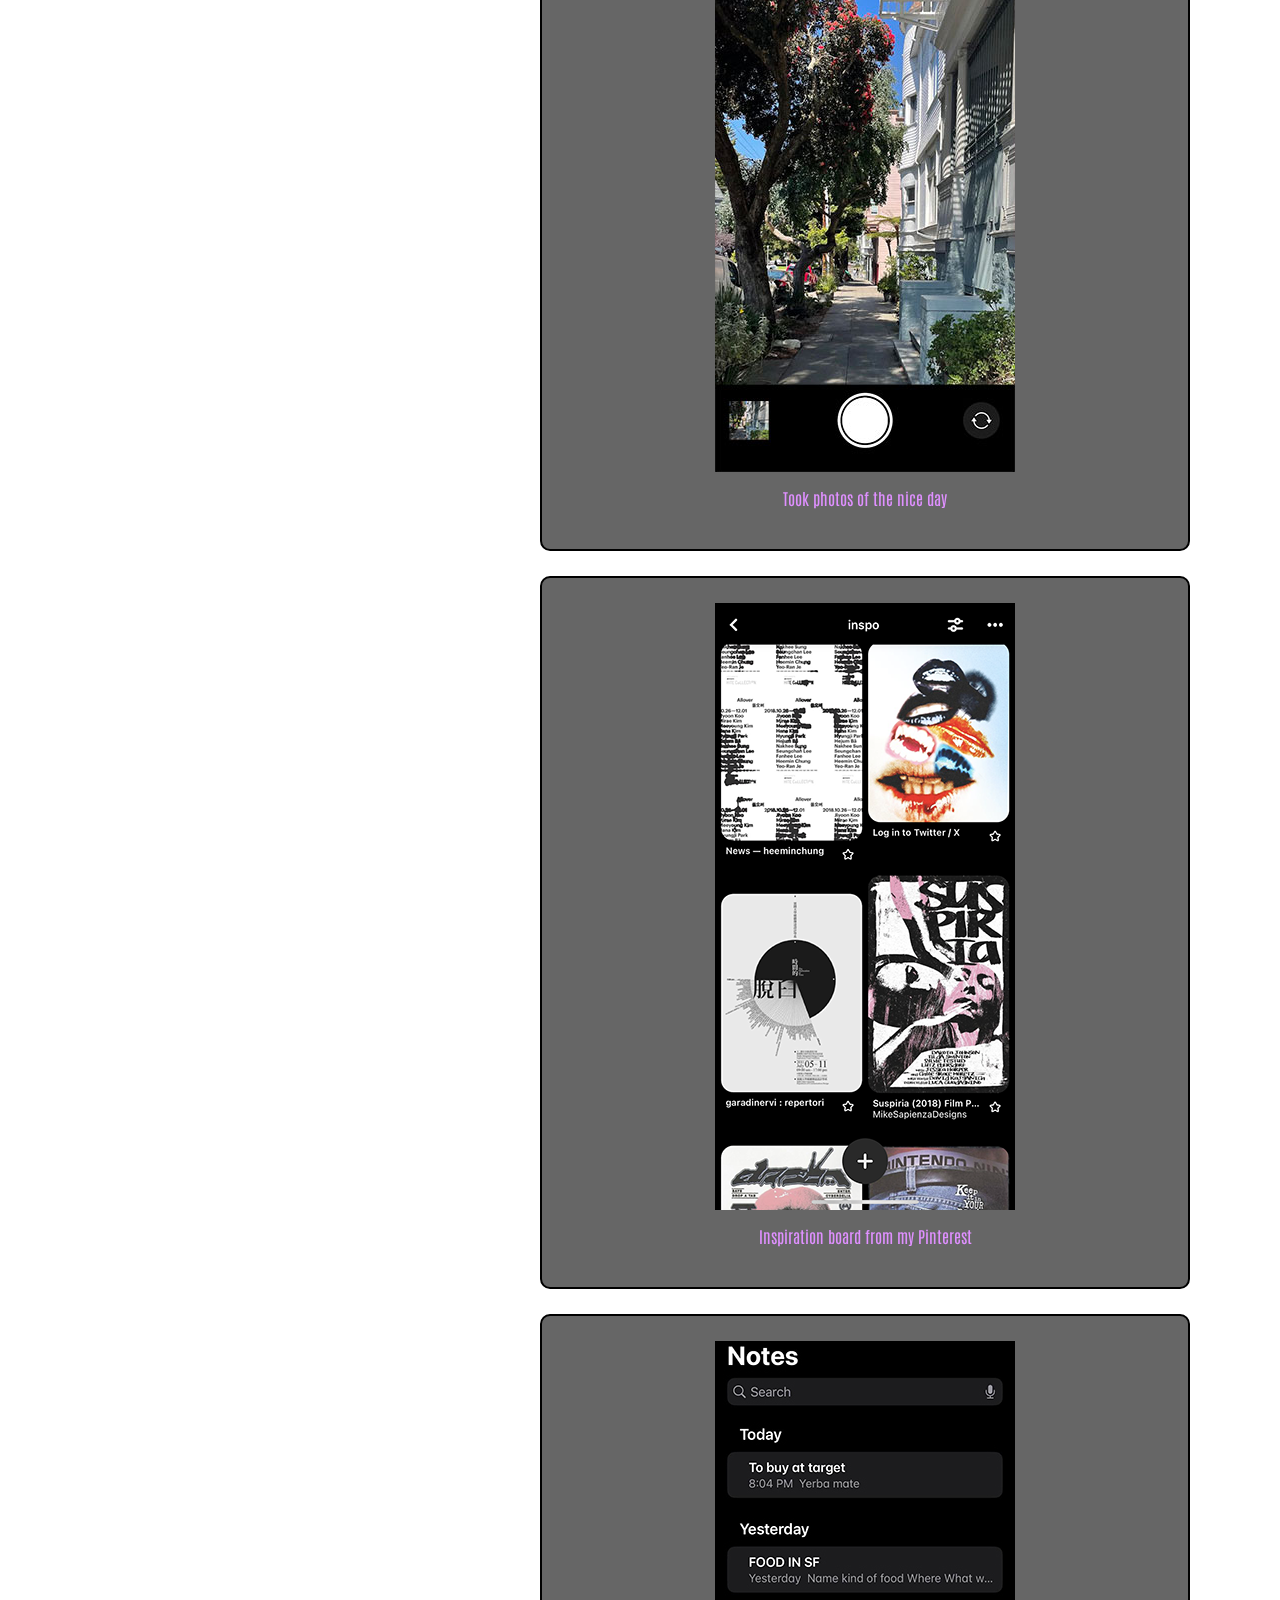
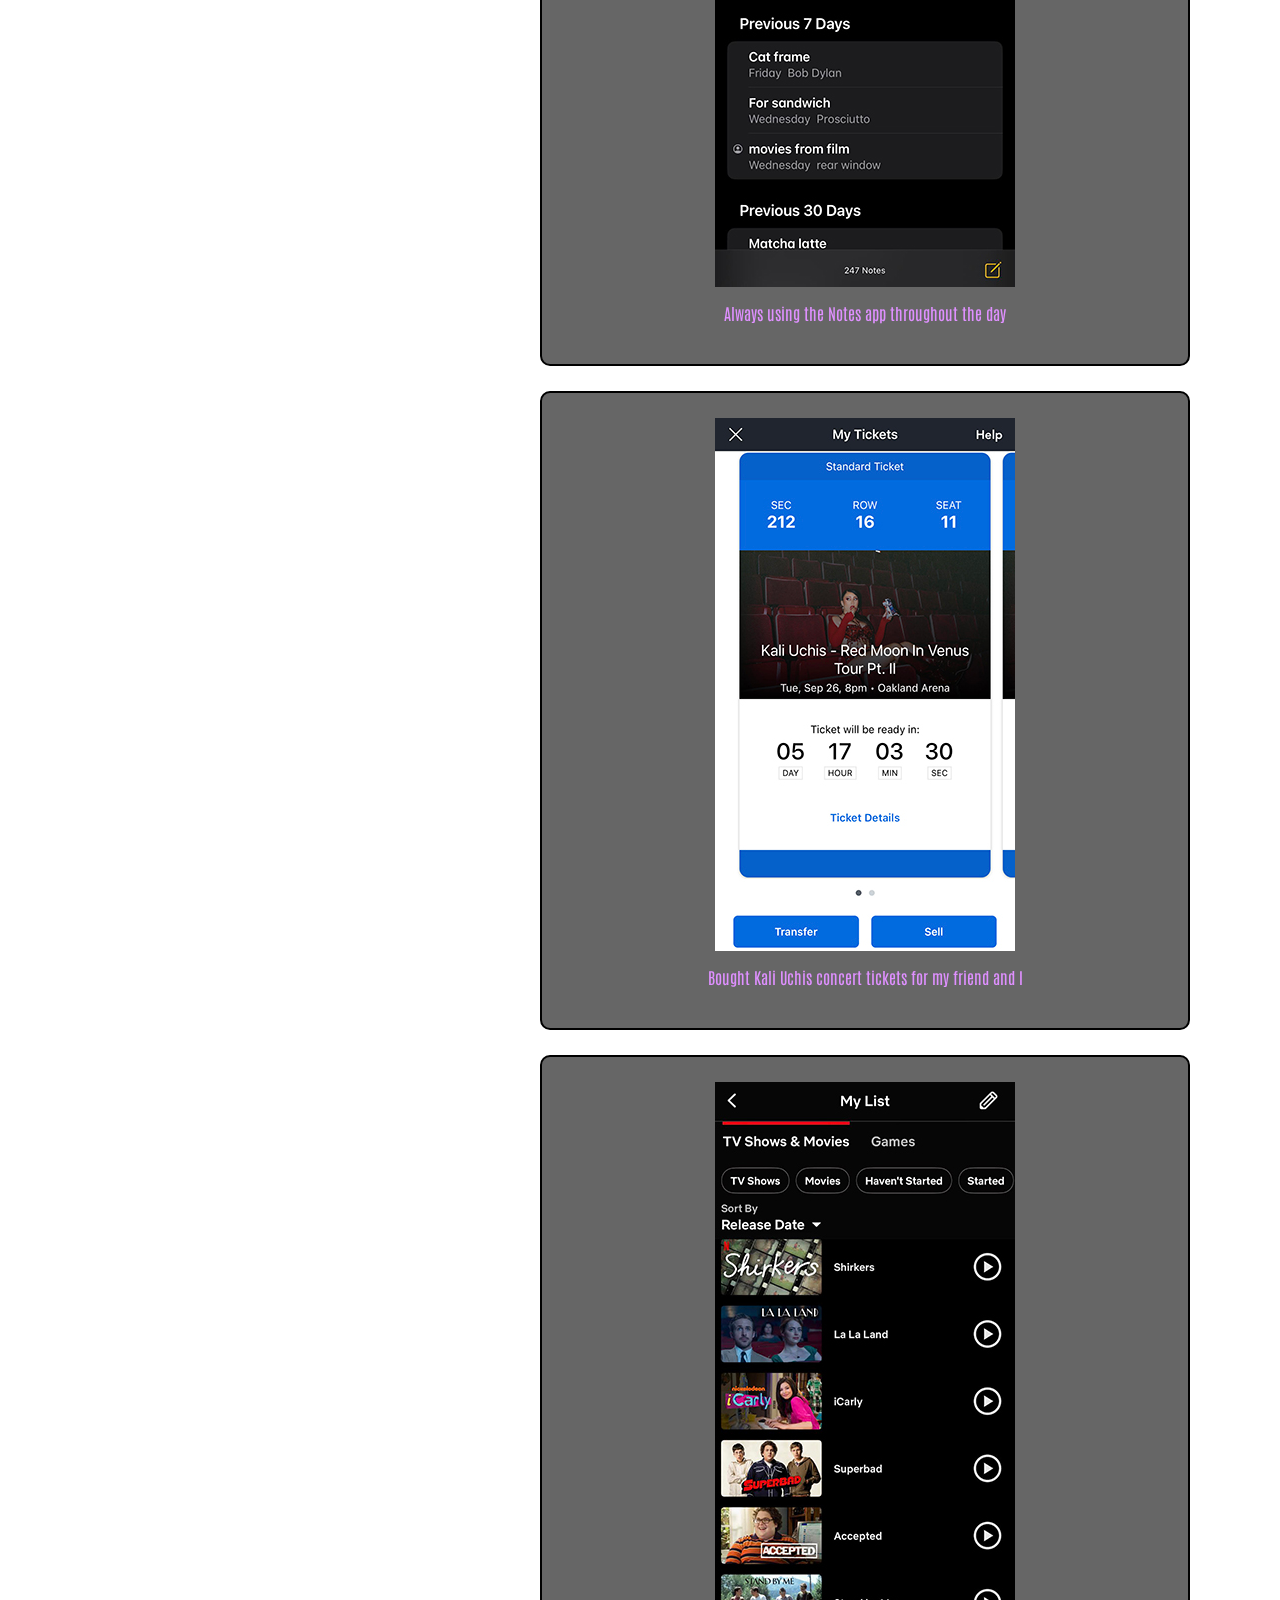
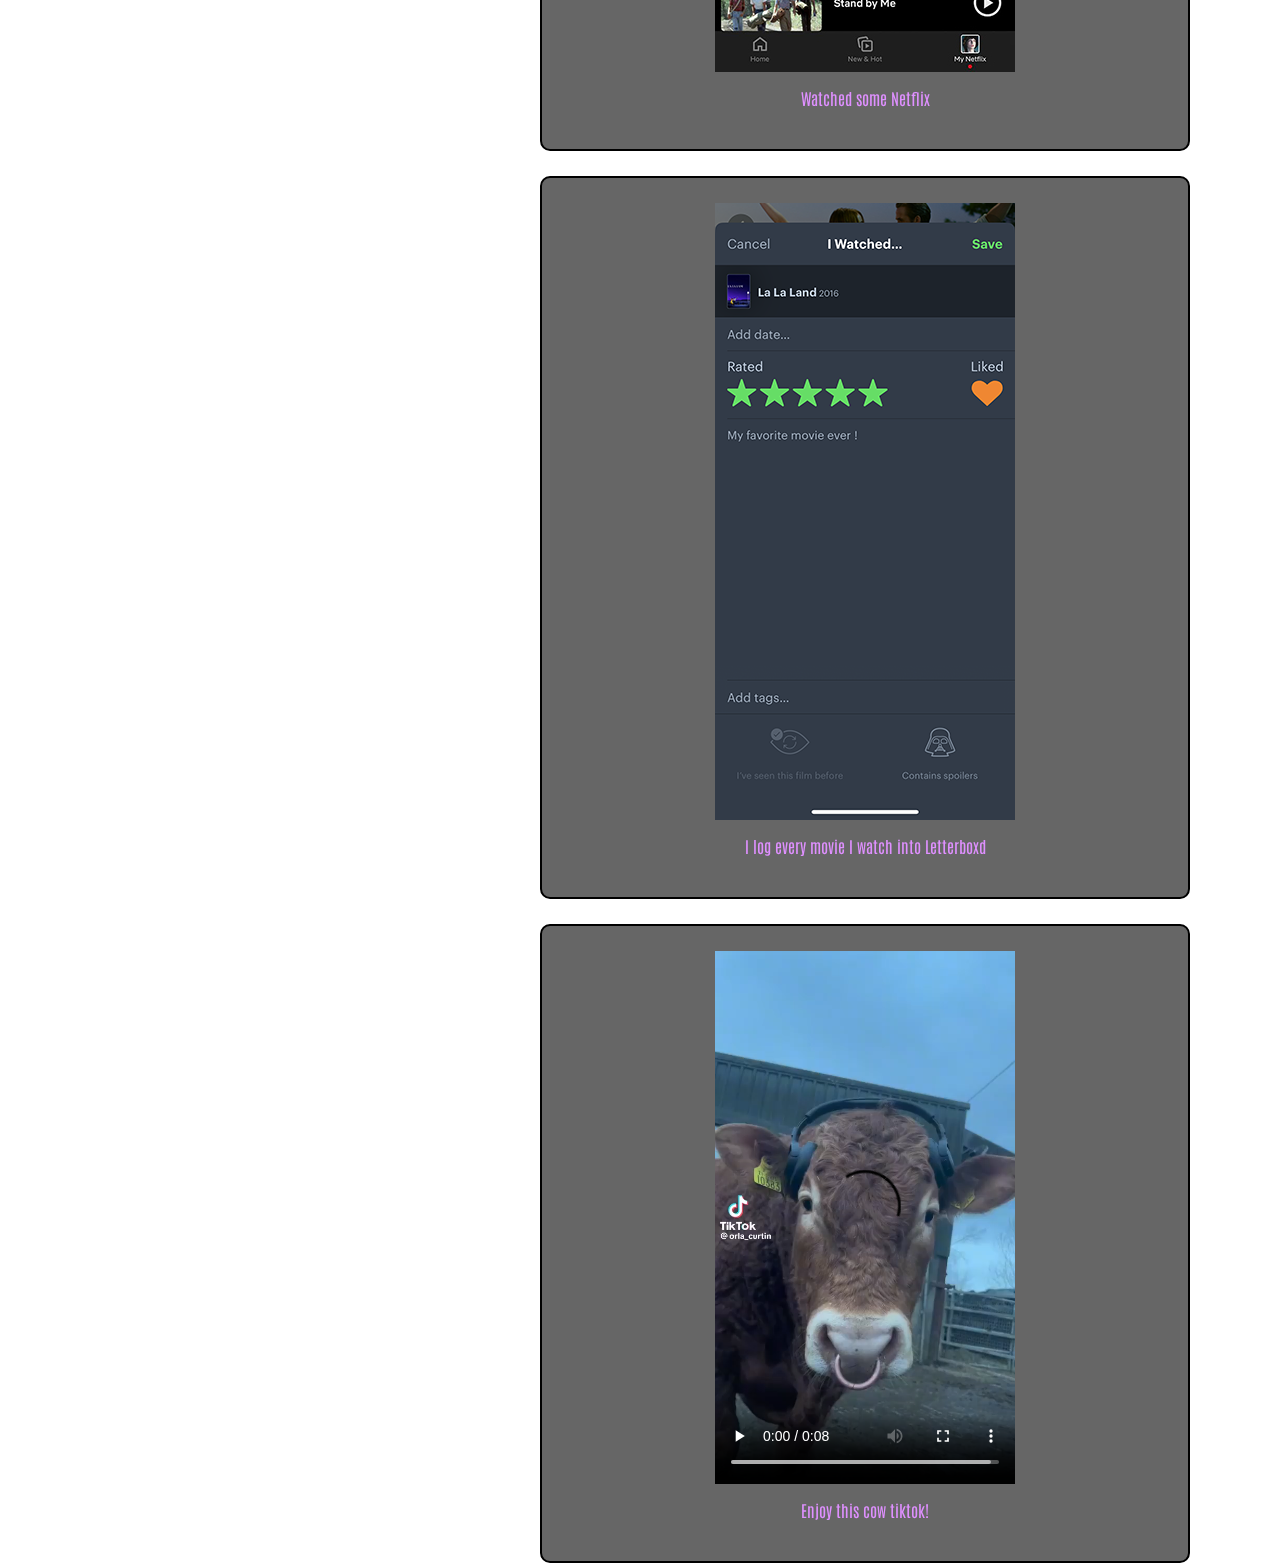
==== commit a862d5e7: "style change" ====
--- a/thefeed.html
+++ b/thefeed.html
@@ -26,7 +26,7 @@
 
         </header>
         <nav>
-                <h3>My Friends</h3>
+                <h2>My Friends</h2>
                 <a
                     style="text-decoration:none"
                     href="https://erikabaumm.github.io/thefeed/"
--- a/css/stylesheet.css
+++ b/css/stylesheet.css
@@ -25,6 +25,10 @@
     left:25px;
     font-family: 'Staatliches', cursive;
     text-align: center;
+}
+
+nav a{
+    color: black;
 }
 
 main {
@@ -79,4 +83,8 @@
 .box:hover{
     box-shadow:0px 10px 20px rgba(59, 0, 118, 0.5);
     border-radius: 15px;
+}
+
+nav a:hover{
+    color: rgb(223, 144, 255);
 }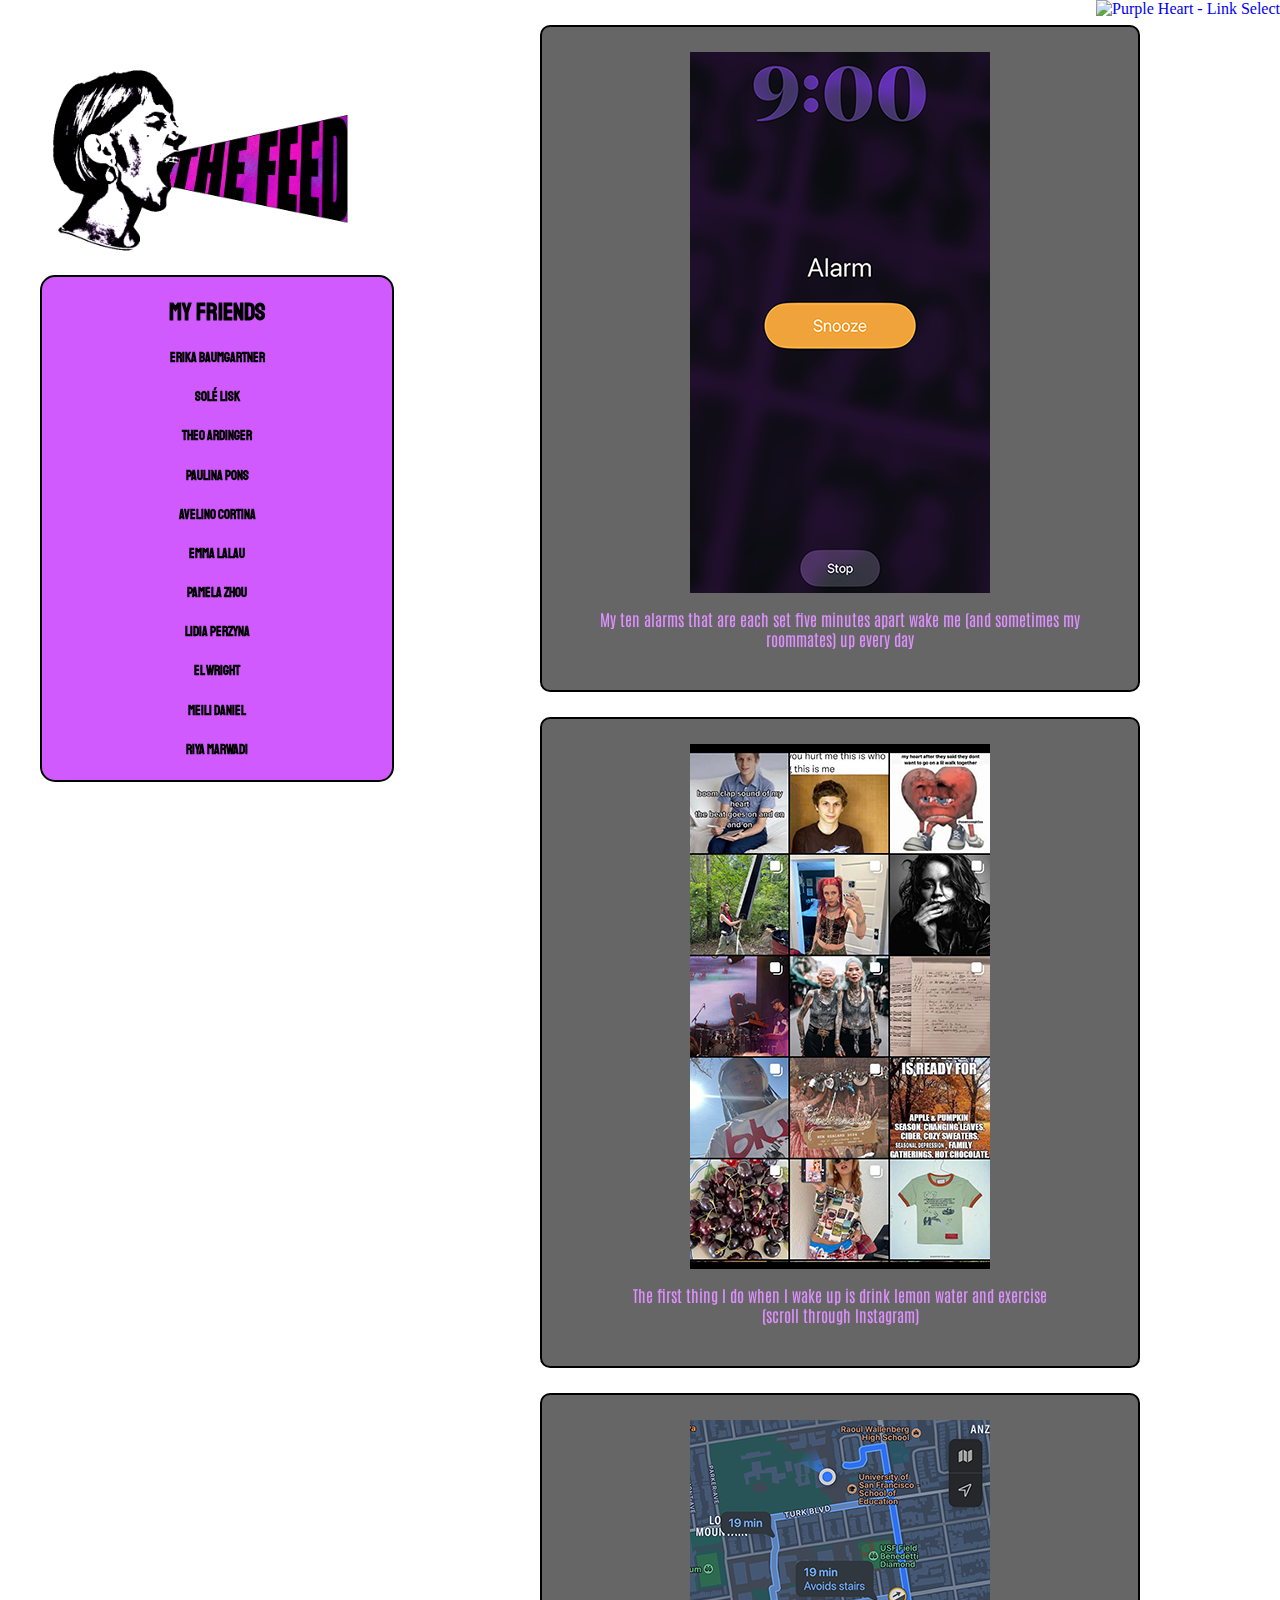
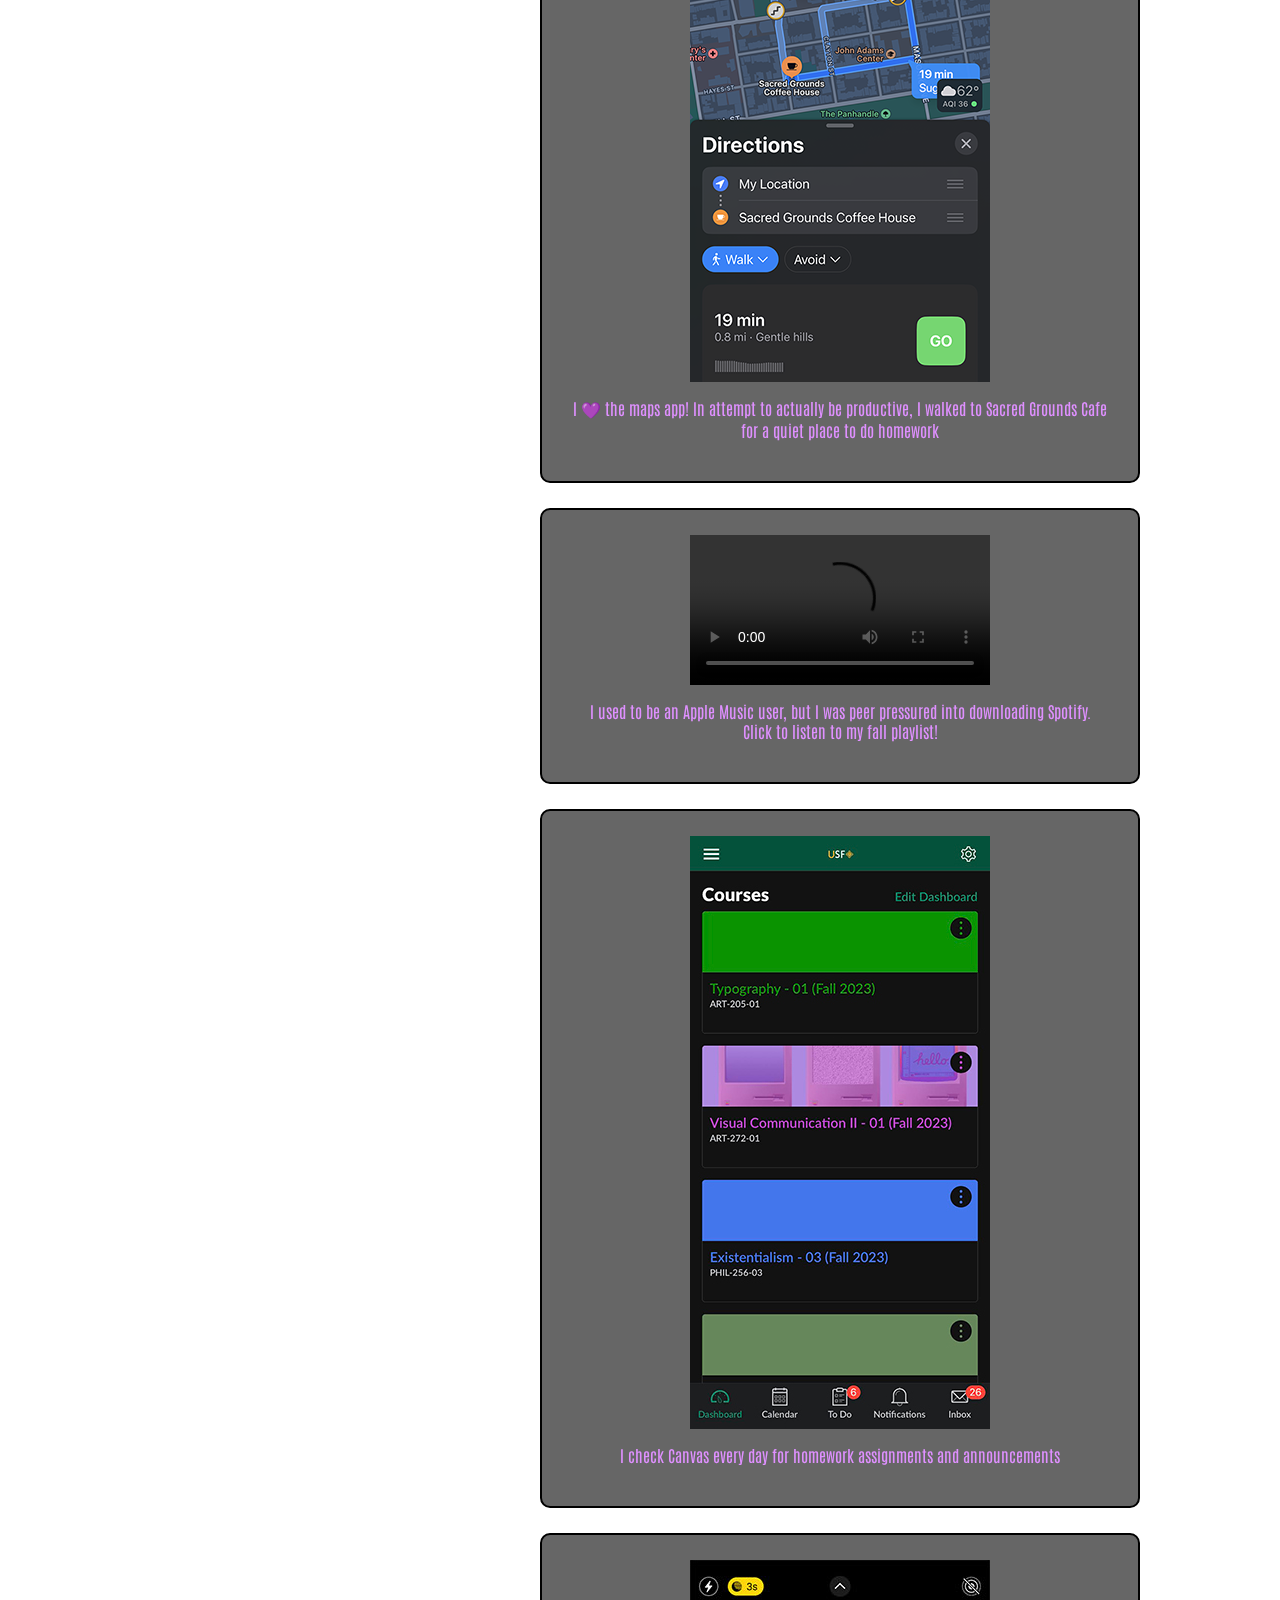
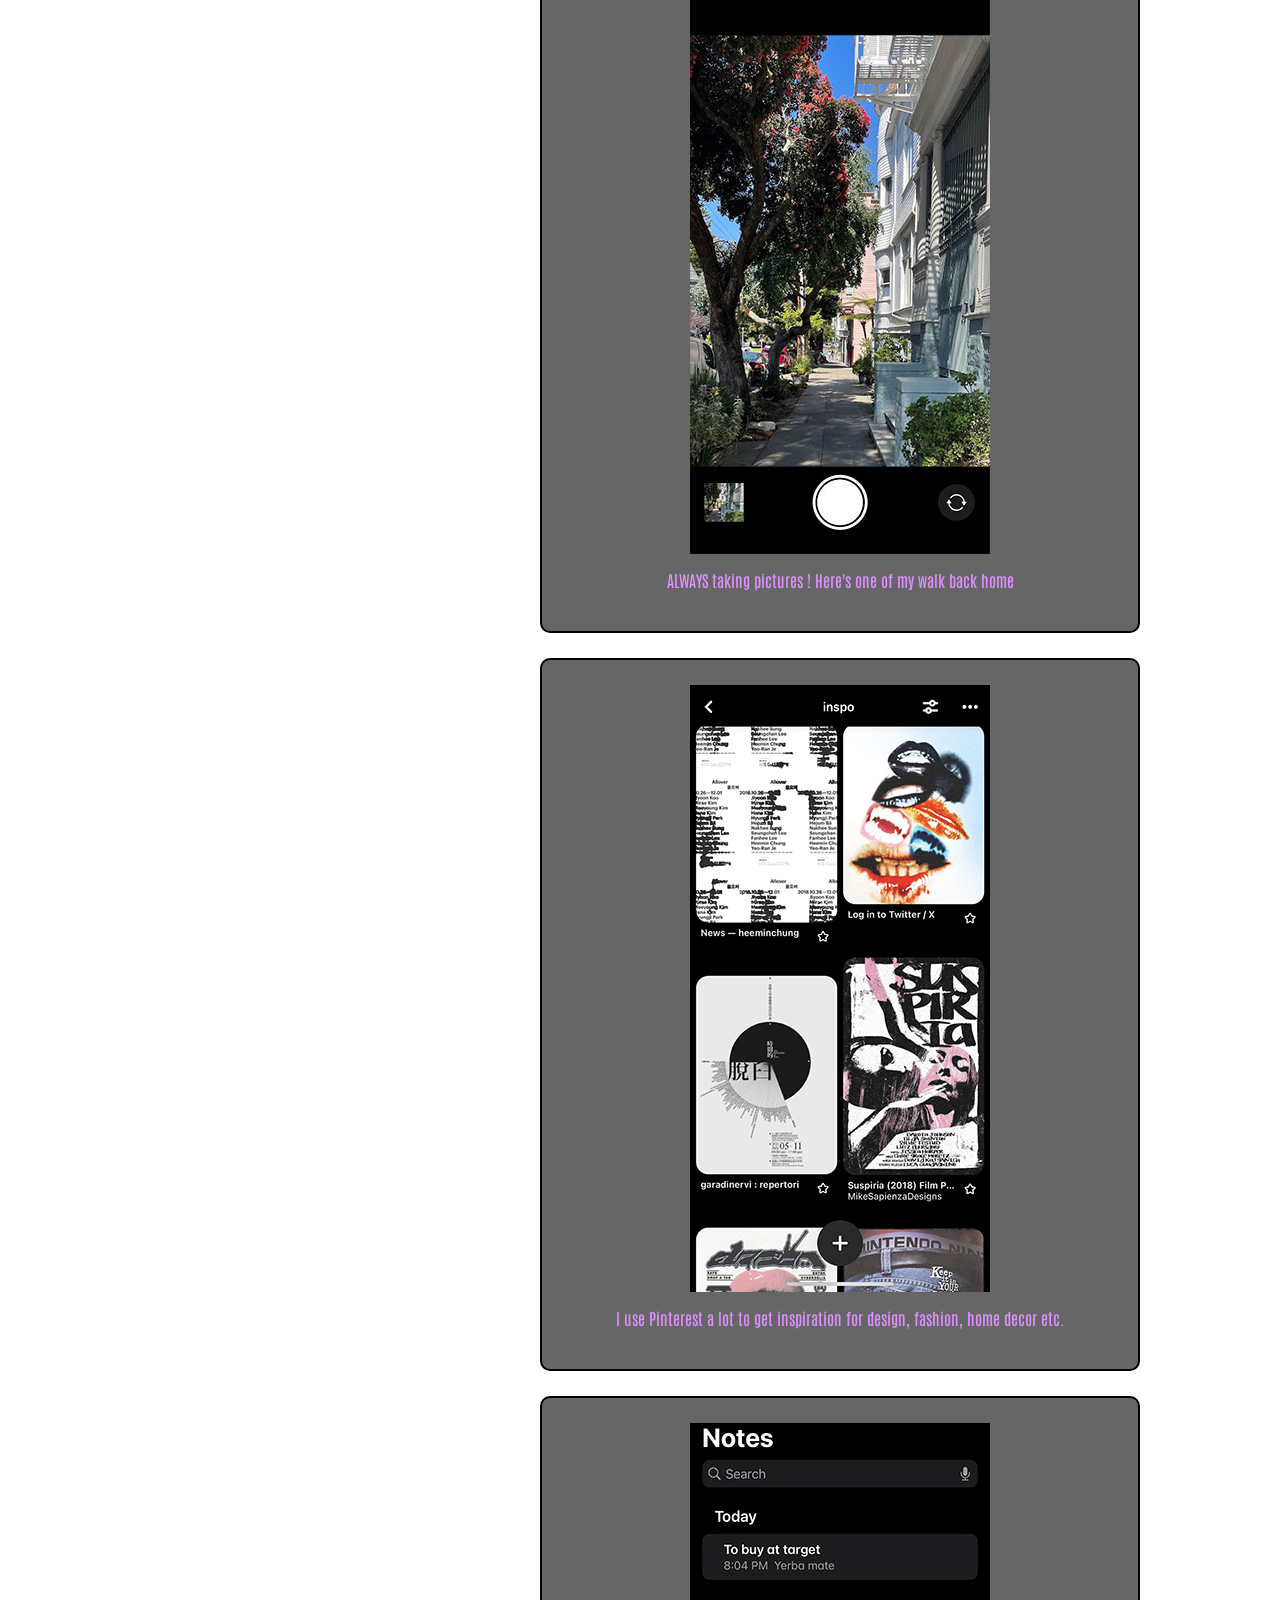
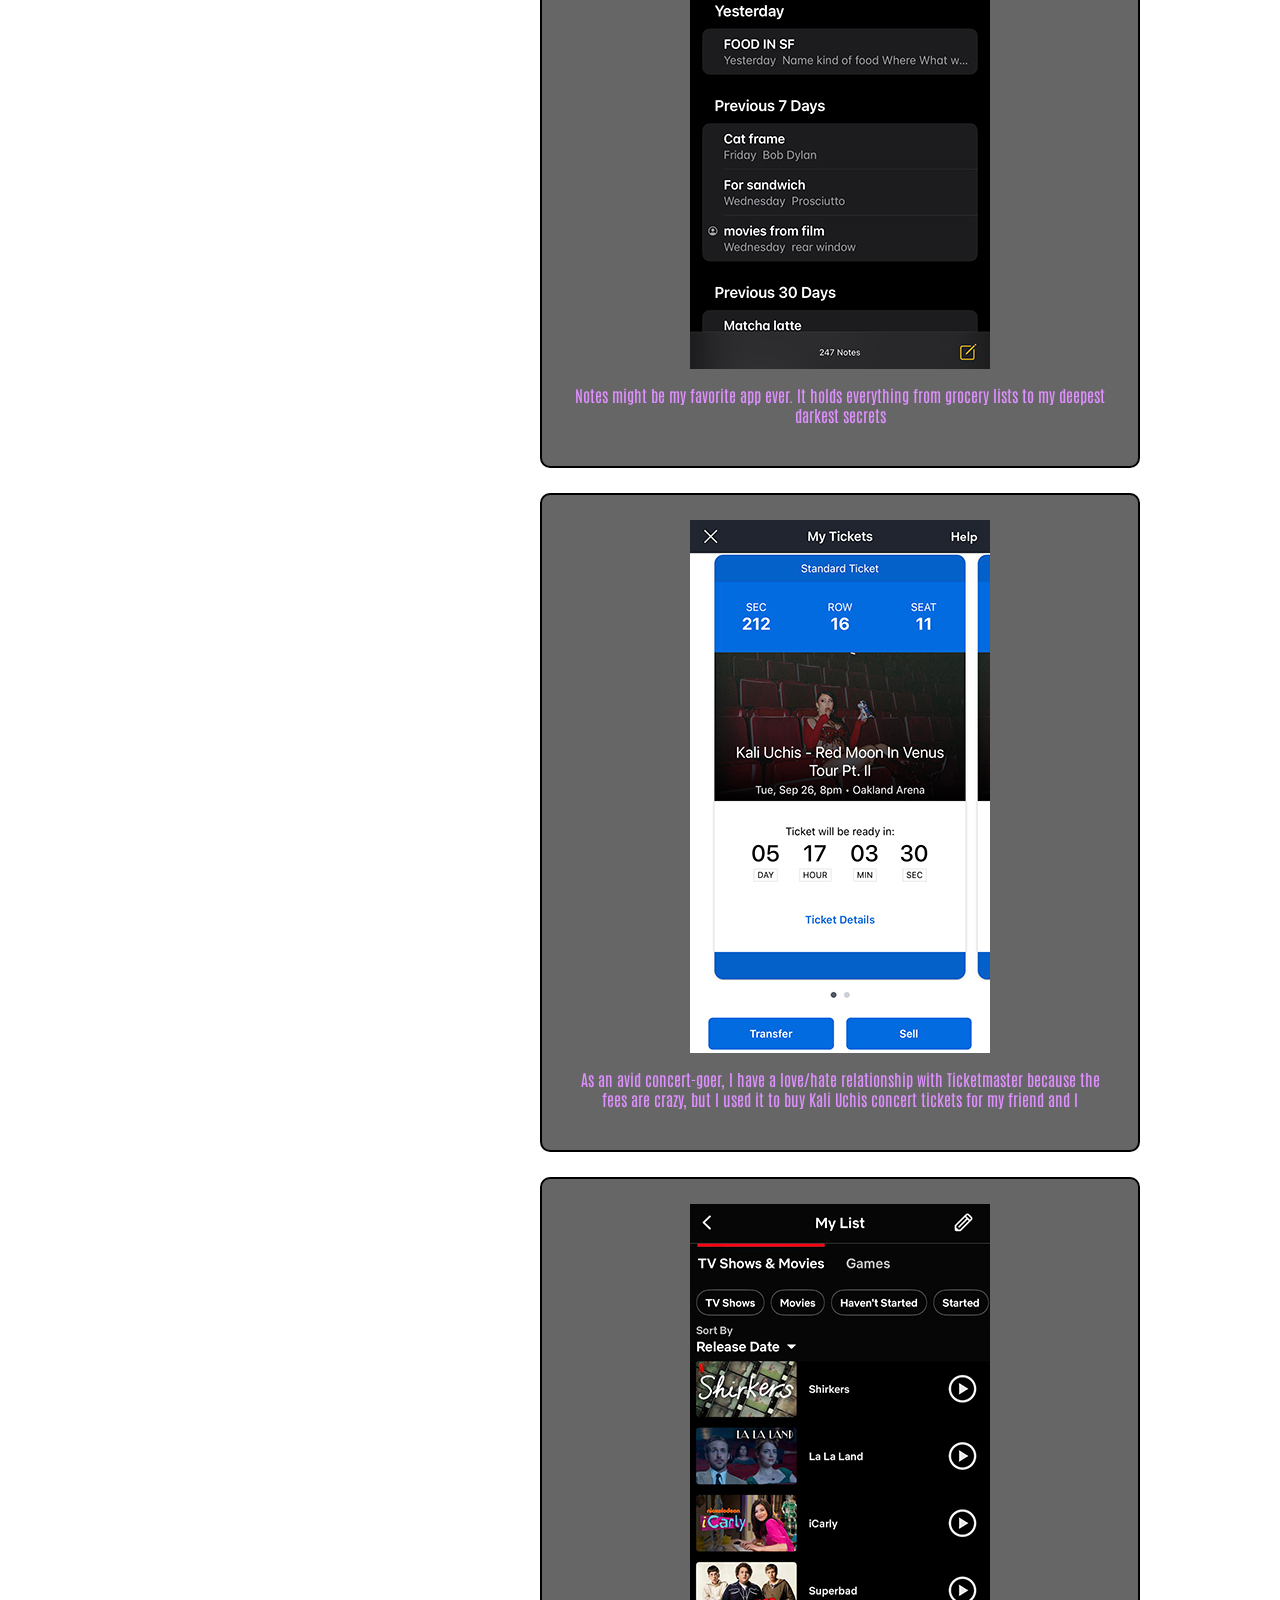
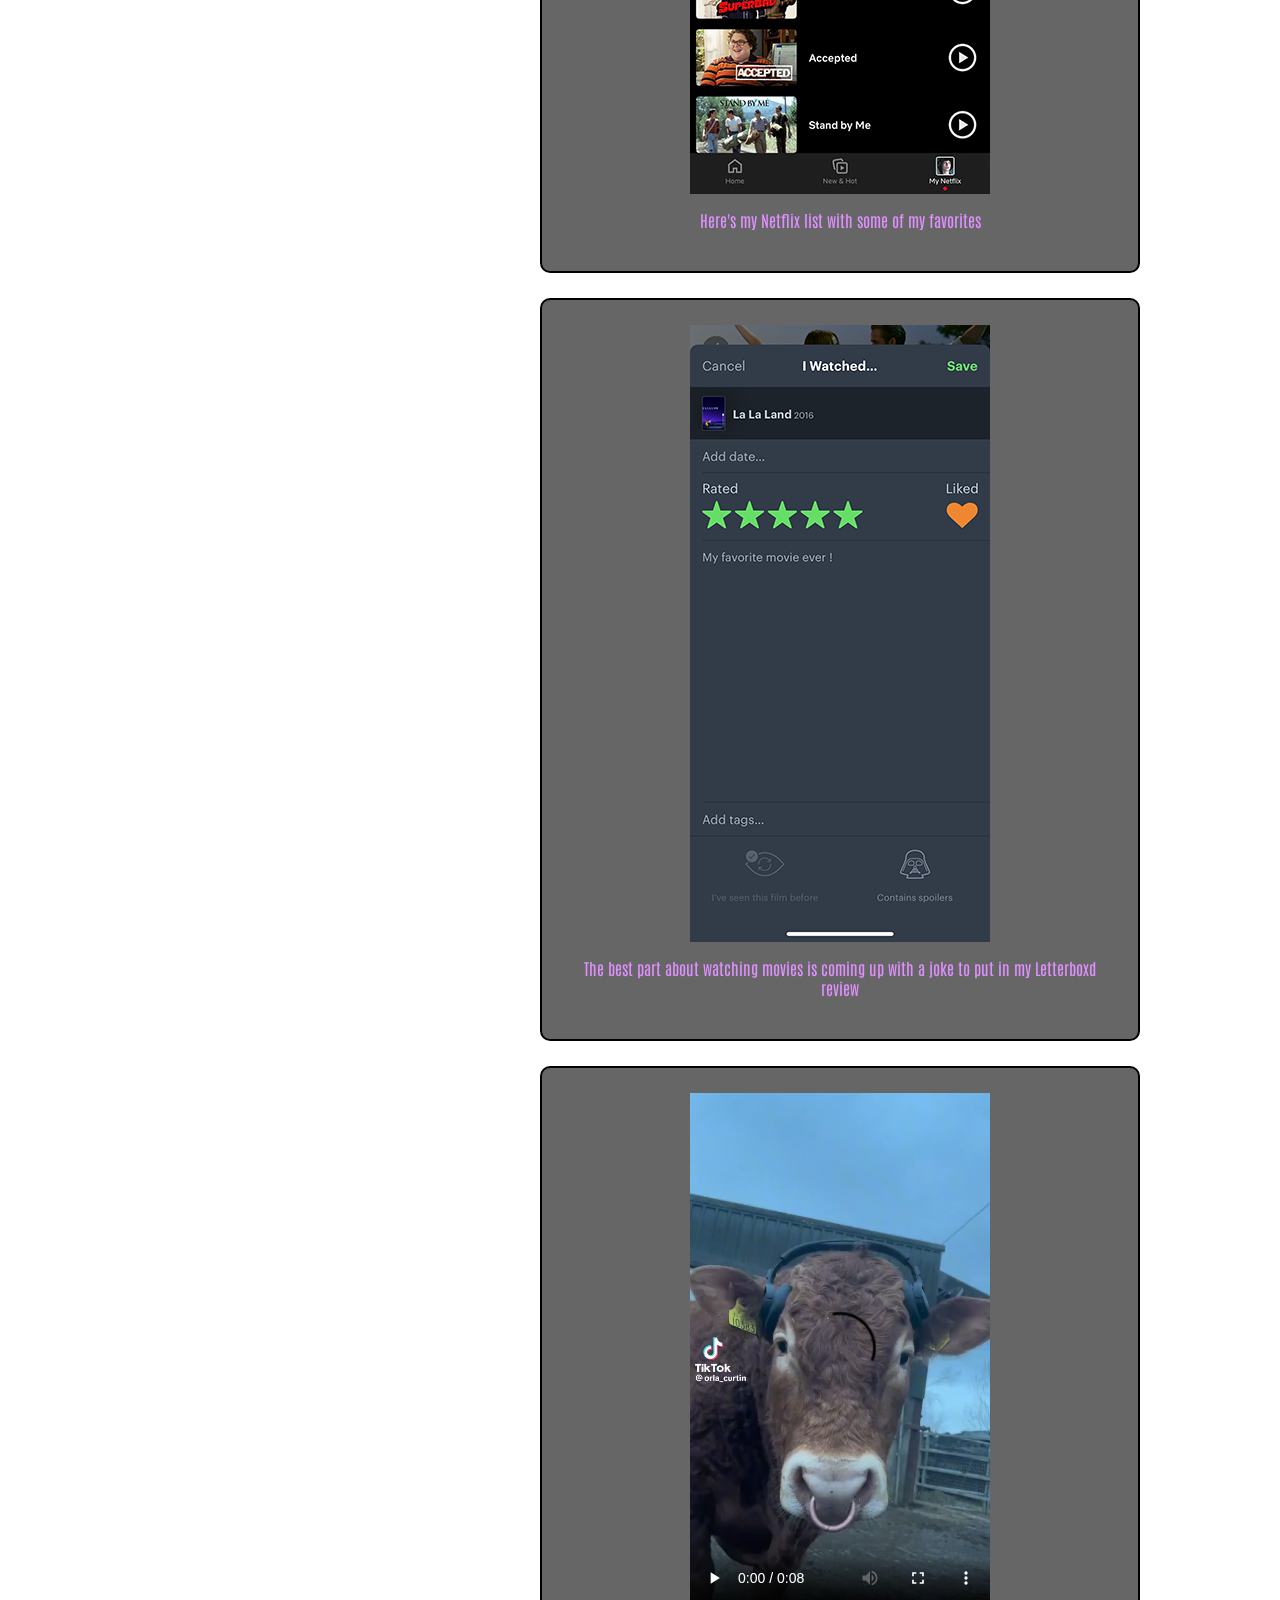
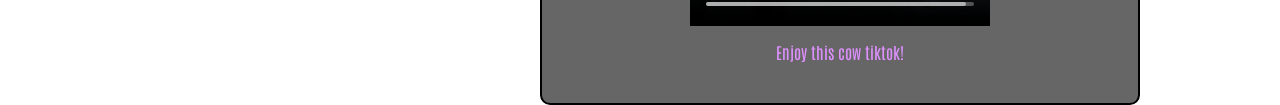
==== commit eeff1ef5: "CSS" ====
--- a/thefeed.html
+++ b/thefeed.html
@@ -20,10 +20,11 @@
         <![endif]-->
         
         <header>
-            <a style="text-decoration: none" href="index.html">
+           <div id="gif">
+             <a style="text-decoration: none" href="index.html">
                 <img src="img/logo.gif" alt="girl shouting the words the feed" width="300px">
             </a>
-
+             </div>
         </header>
         <nav>
                 <h2>My Friends</h2>
@@ -34,78 +35,83 @@
                     <h5>Erika Baumgartner</h5>
                 </a>
                 <a
-                style="text-decoration:none"
-                href=" https://solelisk.github.io/thefeed/"
-                target="blank">
-                <h5>Solé Lisk</h5>
-                </a>
-                 <a
-                style="text-decoration:none"
-                href=" https://tardinger.github.io/thefeed/index.html"
-                target="blank">
-                <h5>Theo Ardinger</h5>
-                </a>
-                 <a
-                 style="text-decoration:none"
-                href="https://pponsm.github.io/thefeed/"
-                target="blank">
-             <h5>Paulina Pons</h5>
-             </a>
-                <a
-             style="text-decoration:none"
-                href="https://ac-iv.github.io/thefeed/"
-                target="blank">
-                <h5>Avelino Cortina</h5>
+                    style="text-decoration:none"
+                    href=" https://solelisk.github.io/thefeed/"
+                    target="blank">
+                    <h5>Solé Lisk</h5>
                 </a>
                 <a
-                style="text-decoration:none"
-                   href="https://elalau.github.io/thefeed/"
-                   target="blank">
-                   <h5>Emma Lalau</h5>
-                   </a>
-                   <a
-                   style="text-decoration:none"
-                 href="https://pamela-gong-zhou.github.io/thefeed/"
-                 target="blank">
-                      <h5>Pamela Zhou</h5>
-                      </a>
-                      <a
-                      style="text-decoration:none"
-                         href="https://laperzyna.github.io/thefeed/"
-                         target="blank">
-                         <h5>Lidia Perzyna</h5>
-                         </a>
-                          <a
-                      style="text-decoration:none"
-                         href="https://laperzyna.github.io/thefeed/"
-                         target="blank">
-                         <h5>Lidia Perzyna</h5>
-                         </a>
-                         <a
-                         style="text-decoration:none"
-                            href="https://radiostardom.github.io/thefeed/"
-                            target="blank">
-                            <h5>El Wright</h5>
-                            </a>
-                      
+                    style="text-decoration:none"
+                    href=" https://tardinger.github.io/thefeed/index.html"
+                    target="blank">
+                    <h5>Theo Ardinger</h5>
+                </a>
+                <a
+                    style="text-decoration:none"
+                    href="https://pponsm.github.io/thefeed/"
+                    target="blank">
+                    <h5>Paulina Pons</h5>
+                </a>
+                <a
+                    style="text-decoration:none"
+                    href="https://ac-iv.github.io/thefeed/"
+                    target="blank">
+                    <h5>Avelino Cortina</h5>
+                </a>
+                <a
+                    style="text-decoration:none"
+                    href="https://elalau.github.io/thefeed/"
+                    target="blank">
+                    <h5>Emma Lalau</h5>
+                </a>
+                <a
+                    style="text-decoration:none"
+                    href="https://pamela-gong-zhou.github.io/thefeed/"
+                    target="blank">
+                    <h5>Pamela Zhou</h5>
+                </a>
+                <a
+                    style="text-decoration:none"
+                    href="https://laperzyna.github.io/thefeed/"
+                    target="blank">
+                    <h5>Lidia Perzyna</h5>
+                </a>
+                <a
+                    style="text-decoration:none"
+                    href="https://radiostardom.github.io/thefeed/"
+                    target="blank">
+                    <h5>El Wright</h5>
+                </a>
+                <a
+                    style="text-decoration:none"
+                    href=" https://meiliddaniel.github.io/thefeed/"
+                    target="blank">
+                    <h5>Meili Daniel</h5>
+                </a>
+                <a
+                    style="text-decoration:none"
+                    href="https://riyamarwadi.github.io/thefeed/"
+                    target="blank">
+                    <h5>Riya Marwadi</h5>
+                </a>
         </nav>
         <main>
             <div class="box">
             <section>
                 <img src="img/alarm.png" alt="alarm going off at 9am with snooze button">
-                <p>My alarm woke me up at 9am</p>
+                <p>My ten alarms that are each set five minutes apart wake me (and sometimes my roommates) up every day</p>
             </section>
             </div>
             <div class="box">
             <section>
                 <img src="img/insta.jpg" alt="Instagram explore page">
-                <p>Scrolled through Instagram</p>
+                <p>The first thing I do when I wake up is drink lemon water and exercise <br> (scroll through Instagram)</p>
             </section>
             </div>
             <div class="box">
             <section> 
                 <img src="img/maps.png" alt="Map with walking directions to Sacred Ground Cafe">
-                <p>Walked to Sacred Grounds cafe for a quiet place to do homework</p>
+                <p>I 💜 the maps app! In attempt to actually be productive, I walked to Sacred Grounds Cafe for a quiet place to do homework</p>
             </section>
         </div>
         <div class="box">
@@ -116,50 +122,50 @@
                 <video width="300px" controls autoplay>
                     <source src="img/spotify.mp4" type="video/mp4">
                 </video>
-                <p>My fall playlist</p>
+                <p>I used to be an Apple Music user, but I was peer pressured into downloading Spotify. <br> Click to listen to my fall playlist!</p>
             </a>
             </section>
         </div>
         <div class="box">
             <section>
                 <img src="img/canvas.jpg" alt="Canvas homepage">
-                <p>Checked canvas for my assignments</p>
+                <p>I check Canvas every day for homework assignments and announcements</p>
             </section>
         </div>
         <div class="box">
             <section>
                 <img src="img/walk.jpg" alt="Camera app taking photo of sidewalk and trees">
-                <p>Took photos of the nice day</p>
+                <p>ALWAYS taking pictures ! Here's one of my walk back home</p>
             </section>
         </div>
         <div class="box">
             <section> 
                 <img src="img/pinterest.png" alt="pinterest feed">
-                <p>Inspiration board from my Pinterest</p>
+                <p>I use Pinterest a lot to get inspiration for design, fashion, home decor etc.</p>
             </section>
         </div>
         <div class="box">
             <section>
                 <img src="img/notes.jpg" alt="lists in my notes app">
-                <p>Always using the Notes app throughout the day</p>
+                <p>Notes might be my favorite app ever. It holds everything from grocery lists to my deepest darkest secrets</p>
             </section>
         </div>
         <div class="box">
             <section>
                 <img src="img/unnamed.jpg" alt="Concert ticket for Kali Uchis">
-                <p>Bought Kali Uchis concert tickets for my friend and I</p>
+                <p>As an avid concert-goer, I have a love/hate relationship with Ticketmaster because the fees are crazy, but I used it to buy Kali Uchis concert tickets for my friend and I</p>
             </section>
         </div>
         <div class="box">
             <section> 
                 <img src="img/netflix.jpg" alt="My list on Netflix">
-                <p>Watched some Netflix</p>
+                <p>Here's my Netflix list with some of my favorites</p>
             </section>
         </div>
         <div class="box">
             <section>
                 <img src="img/letterboxd.png" alt="Letterboxd review of La La Land">
-                <p>I log every movie I watch into Letterboxd</p>
+                <p>The best part about watching movies is coming up with a joke to put in my Letterboxd review</p>
             </section>
         </div>
         <div class="box">
--- a/css/stylesheet.css
+++ b/css/stylesheet.css
@@ -1,7 +1,7 @@
 @import url('https://fonts.googleapis.com/css2?family=Antonio&family=Staatliches&display=swap');
 
 body {
-    background-image:url(https://img.freepik.com/free-photo/view-white-crumpled-paper_1194-7544.jpg?w=2000&t=st=1695135678~exp=1695136278~hmac=eb2b1dd97f6ace87909458ef955b9ea9cc23dddc871f4d208a63d9d9d2f6e7b5);
+    background-image:url(https://img.freepik.com/free-photo/white-paper-crumpled-background_1232-2082.jpg?w=2000&t=st=1695699804~exp=1695700404~hmac=bd3a761f2ec9f73c1d6785c56fe70ab6775f4508814c61be21883a655495f98b);
     background-repeat: no;
     background-attachment: fixed;
     max-width: 1200px;
@@ -12,17 +12,18 @@
     width: 400px;
     position: fixed;
     top:10px;
-    left: 25px;
+    left: 50px;
     font-family:'Staatliches', cursive;
 }
 
 nav {
     background-color:rgb(197, 49, 255, .8);
+    border: 2px black solid;
     border-radius: 15px;
-    width: 400px;
+    width: 350px;
     position: fixed;
-    top:350px;
-    left:25px;
+    top:275px;
+    left:40px;
     font-family: 'Staatliches', cursive;
     text-align: center;
 }
@@ -32,7 +33,7 @@
 }
 
 main {
-    width: 650px;
+    width: 600px;
     margin-left: 500px;
 }
 
@@ -80,6 +81,10 @@
    transform:scale(1.5);
 }
 
+#gif:hover {
+transform: scale(1.2);
+}
+
 .box:hover{
     box-shadow:0px 10px 20px rgba(59, 0, 118, 0.5);
     border-radius: 15px;
@@ -87,4 +92,5 @@
 
 nav a:hover{
     color: rgb(223, 144, 255);
+    font-size:larger;
 }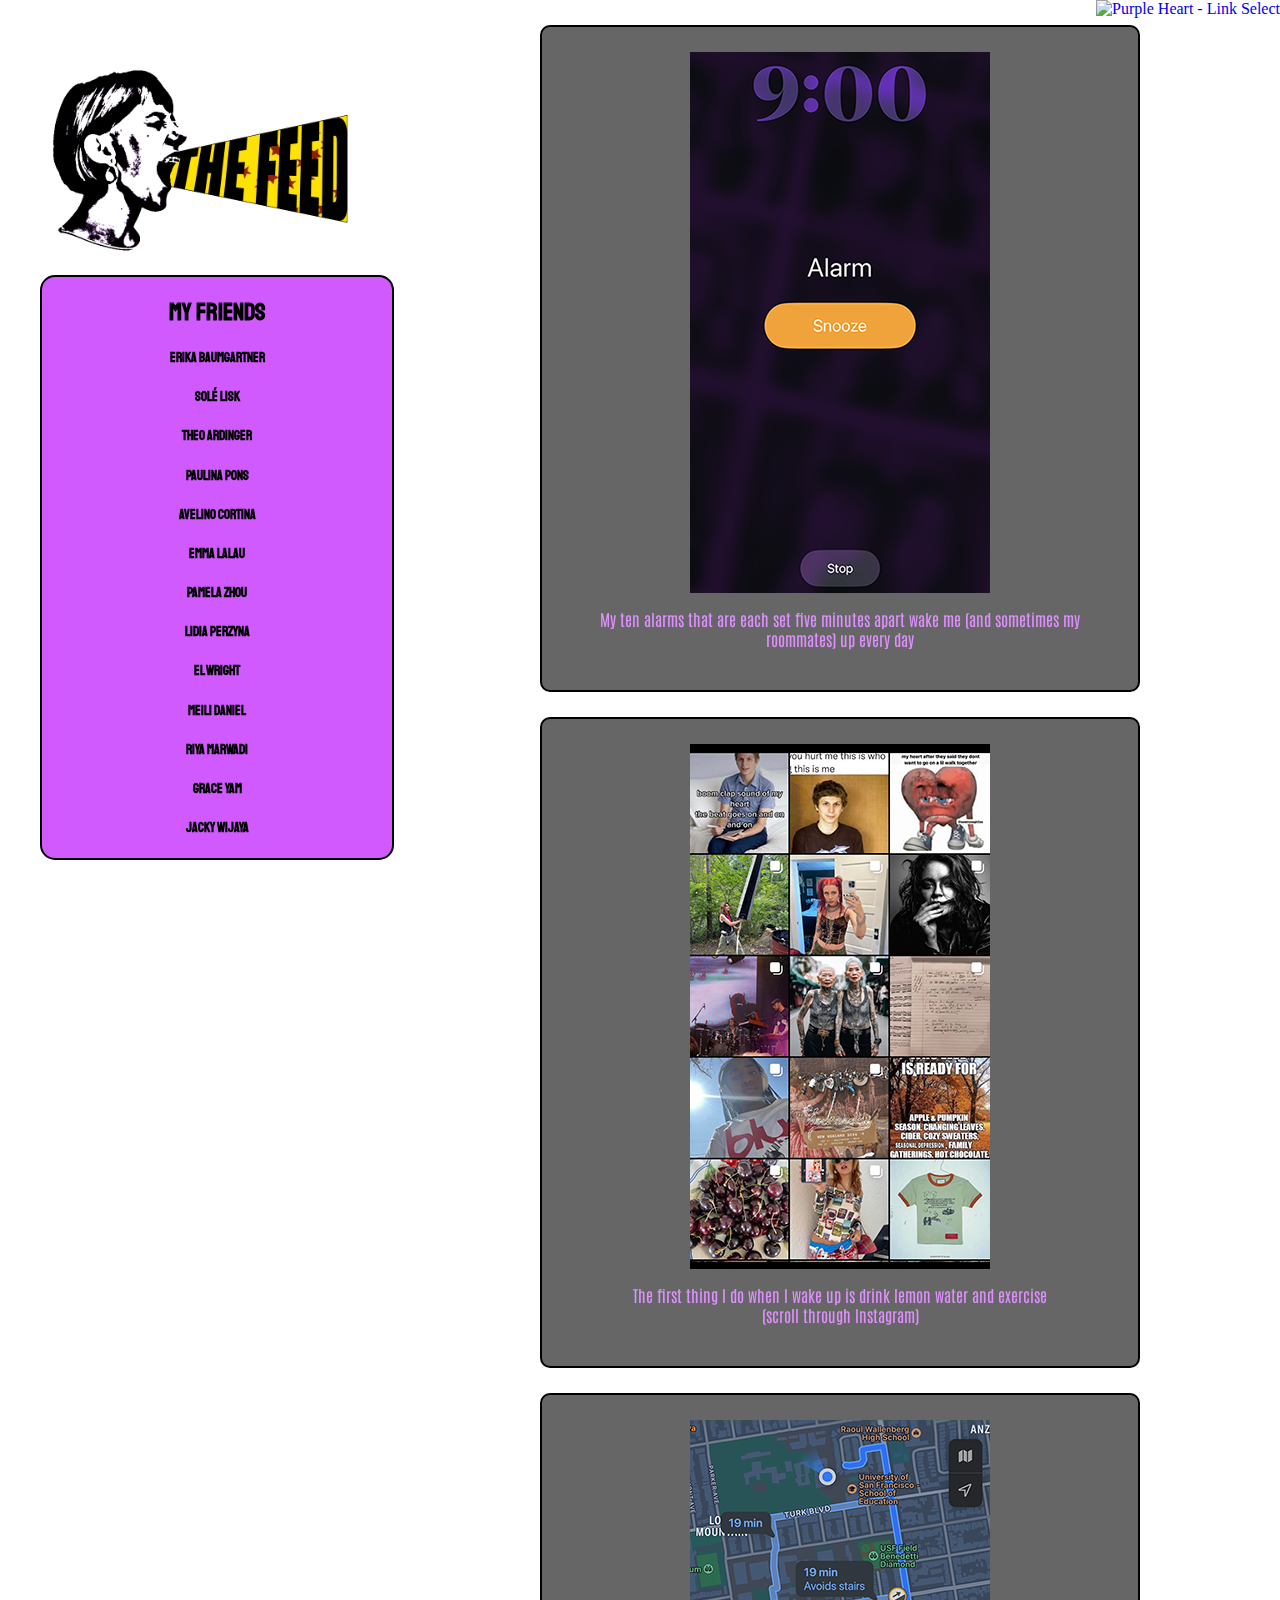
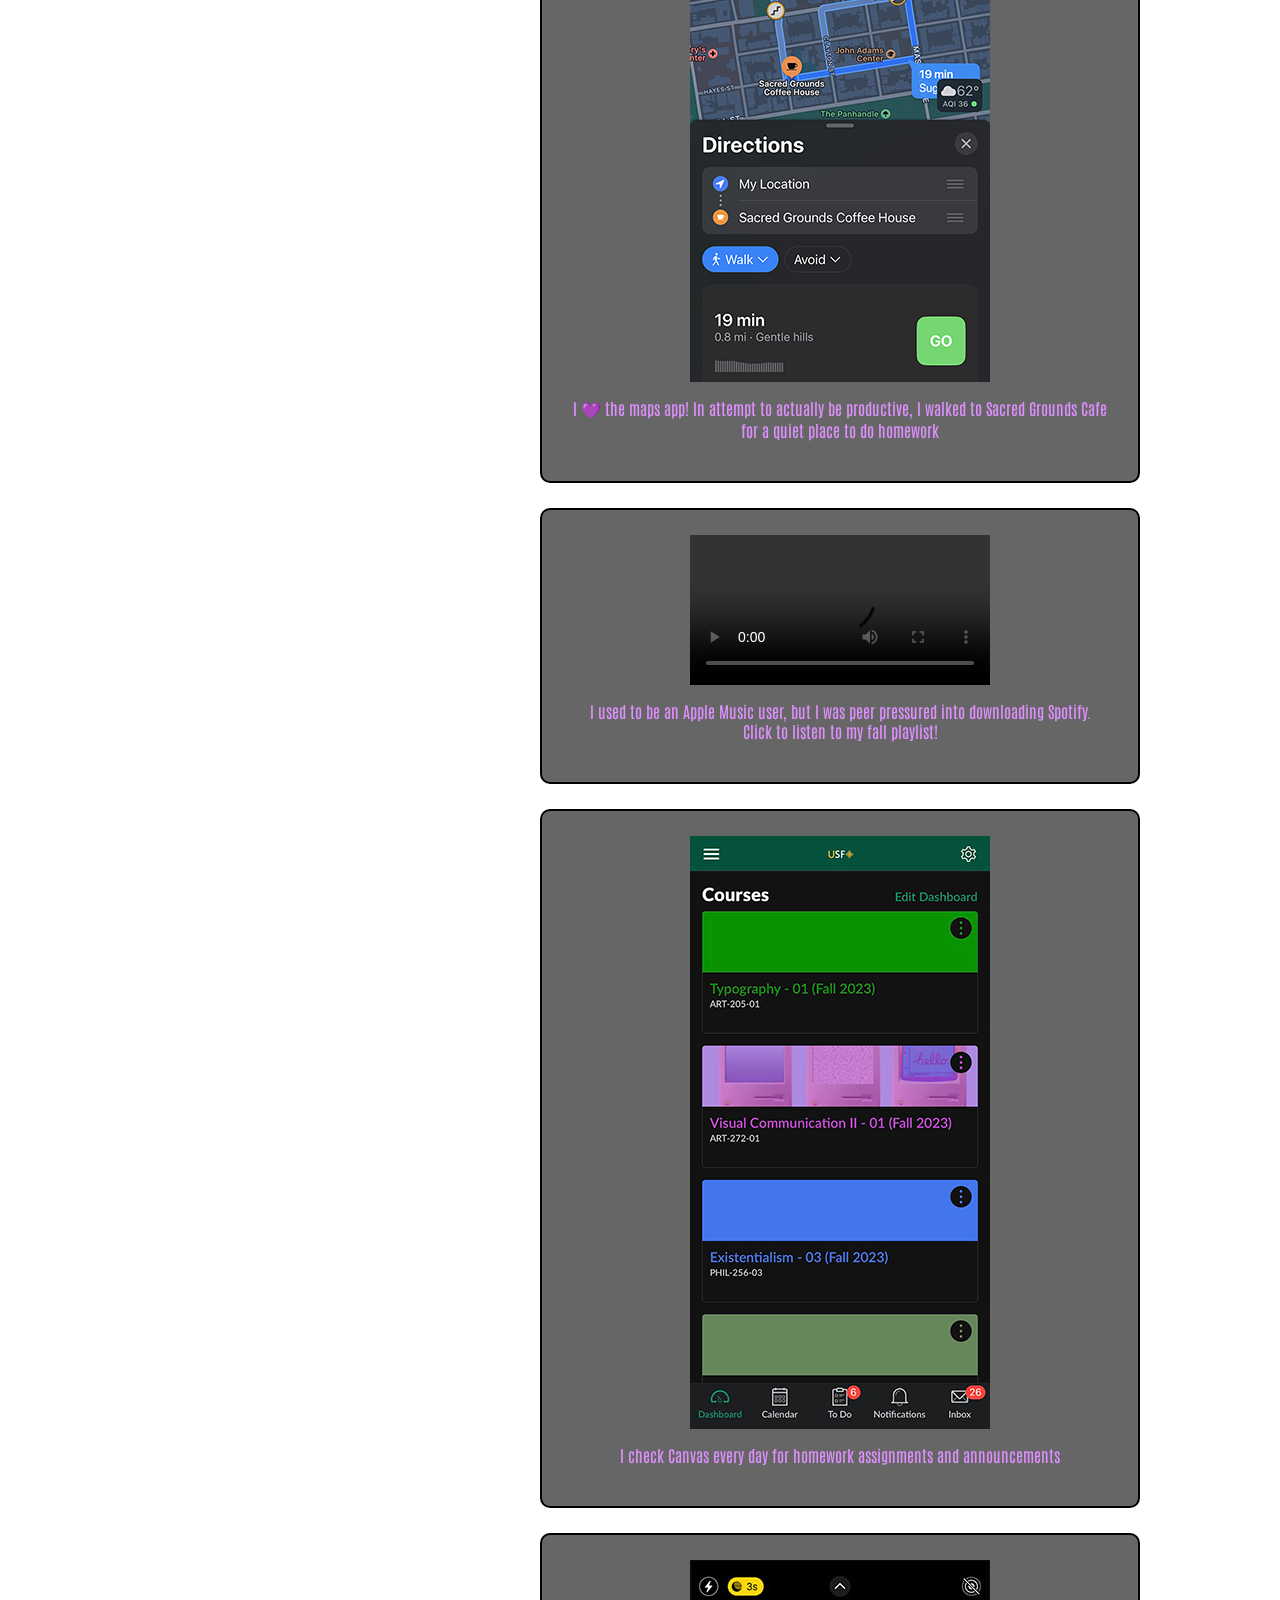
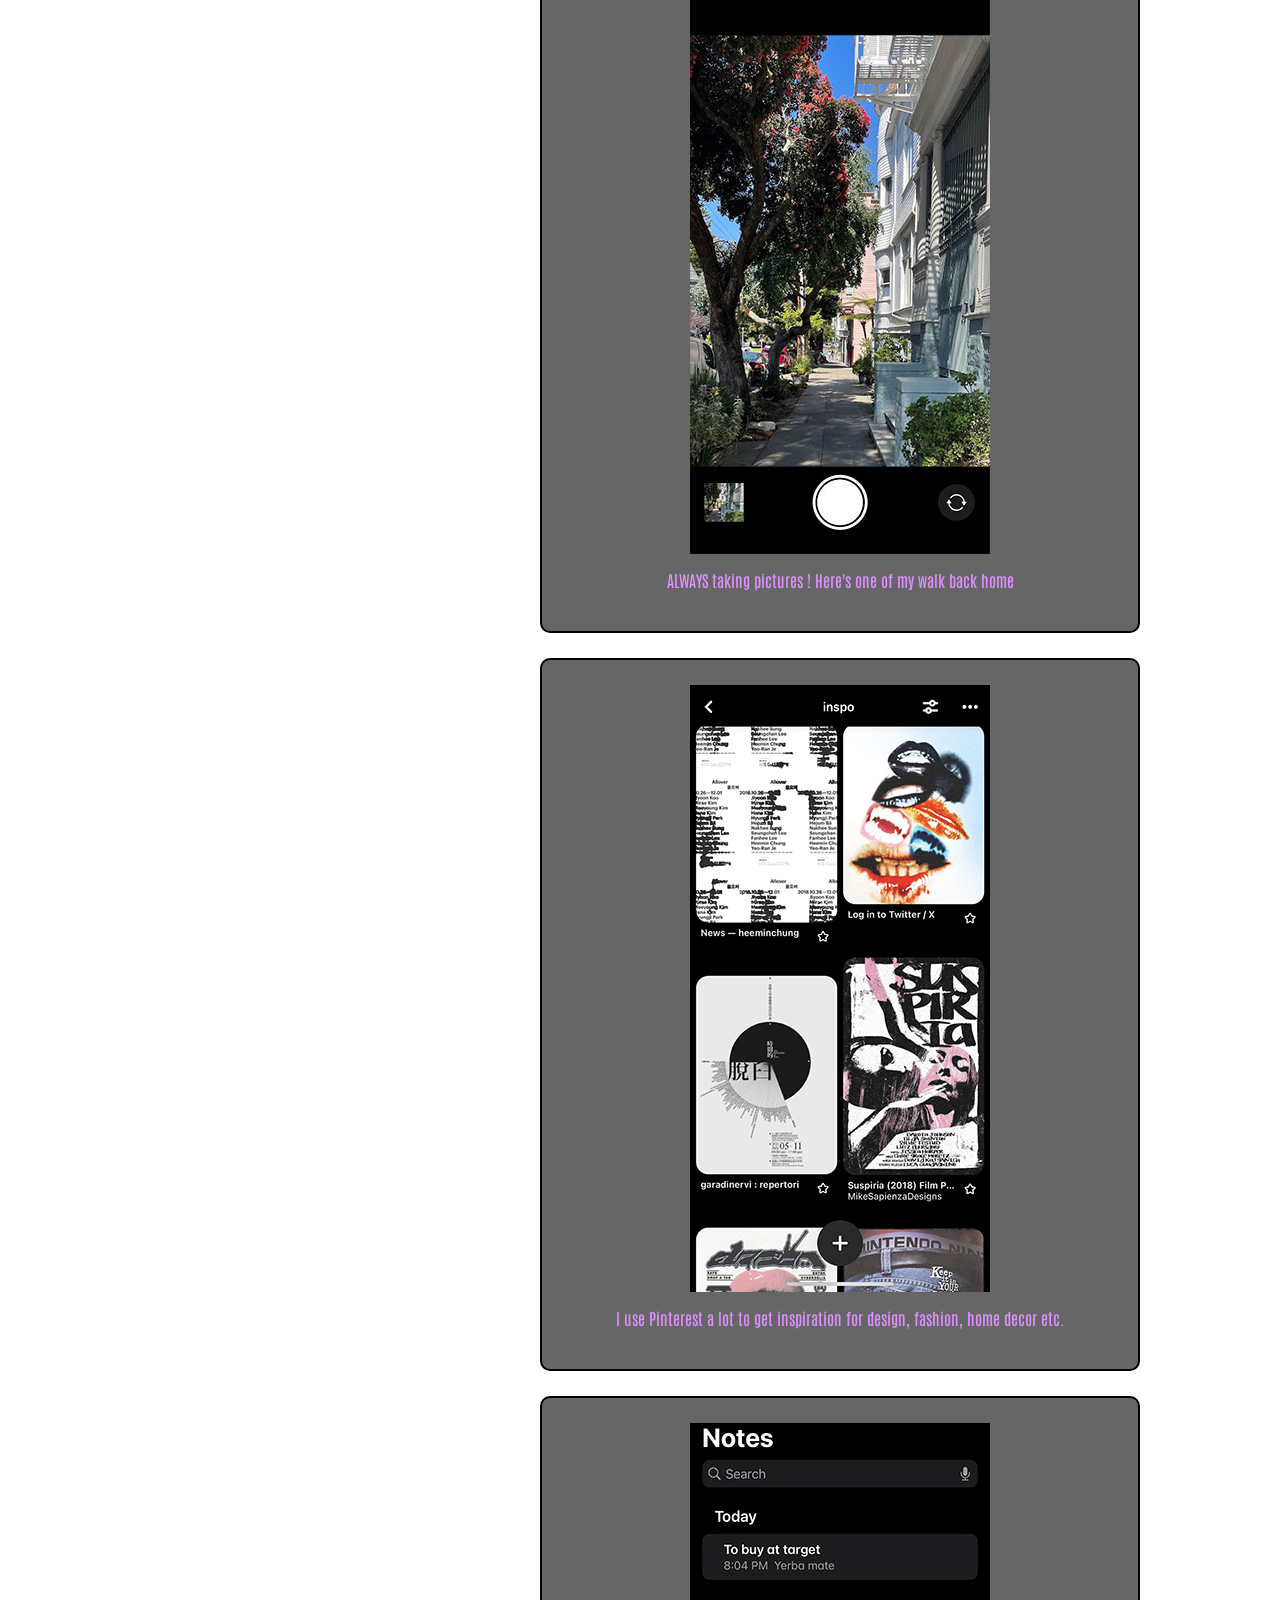
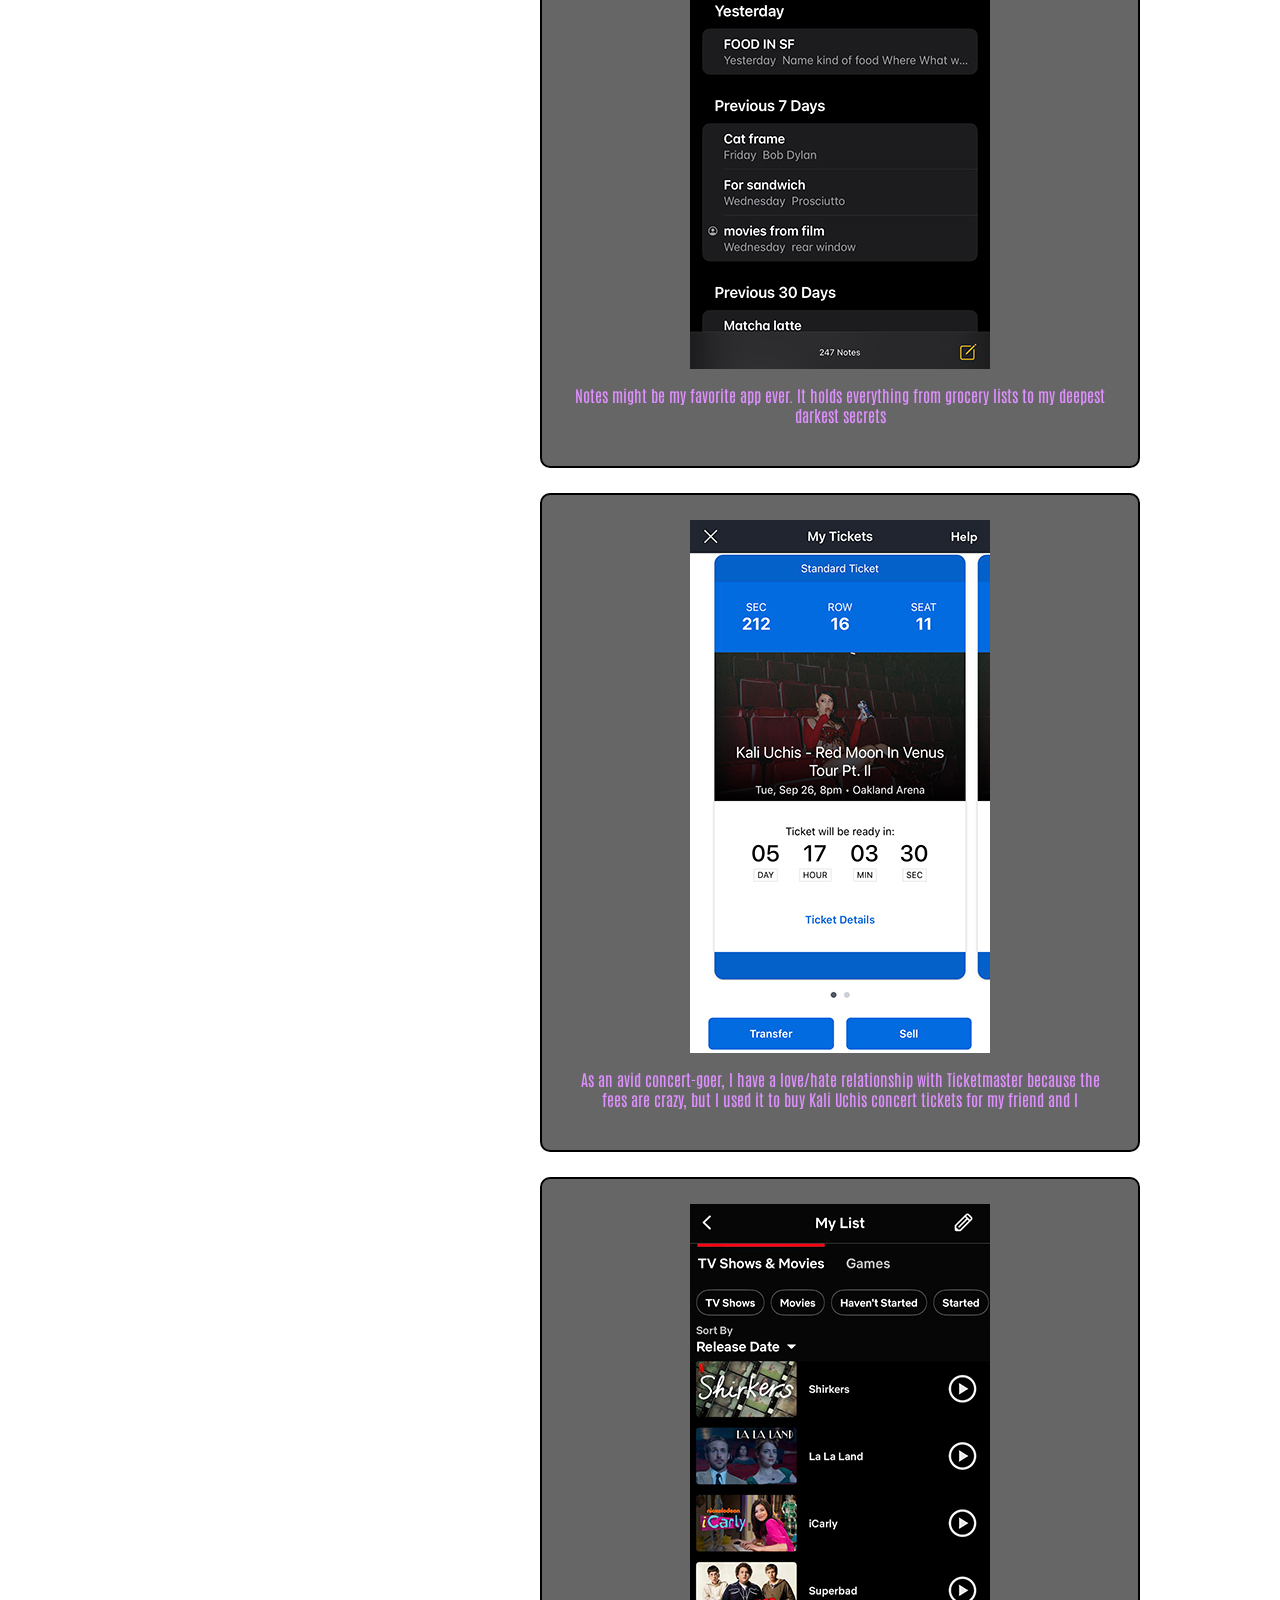
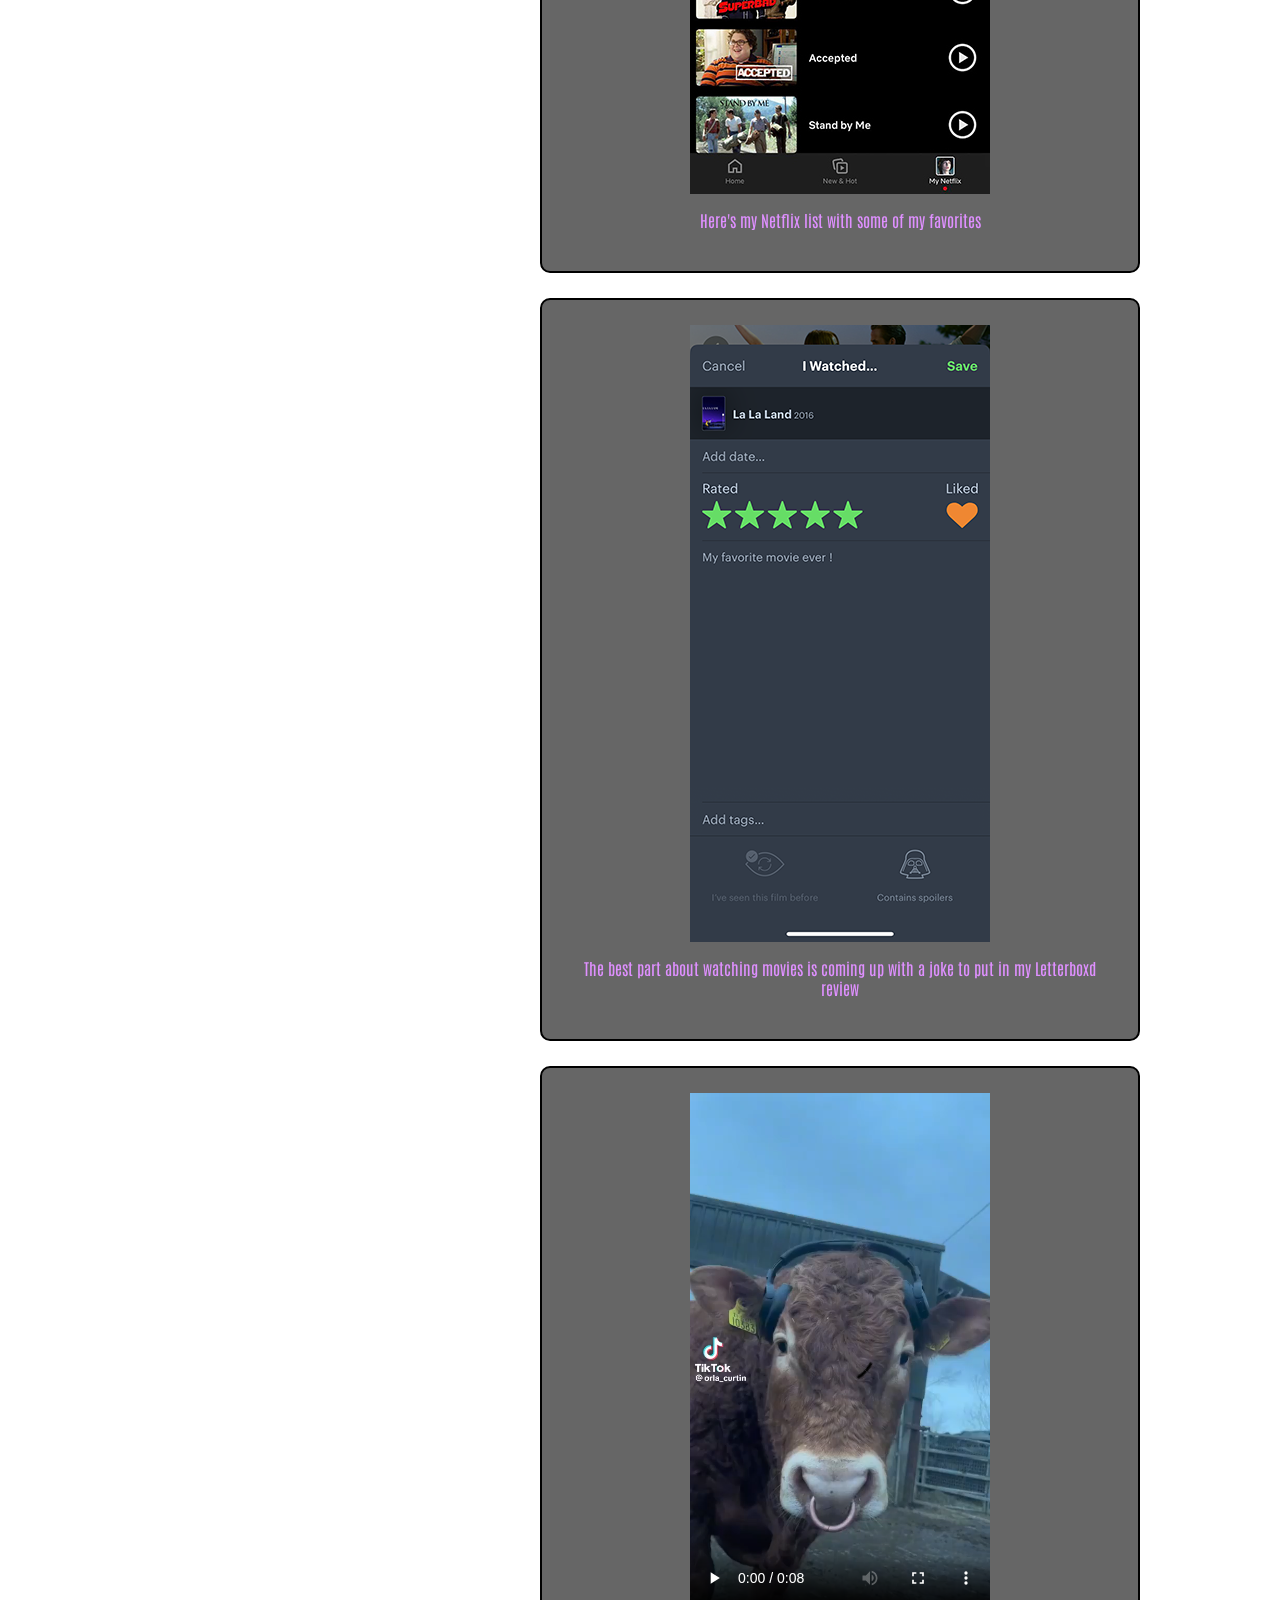
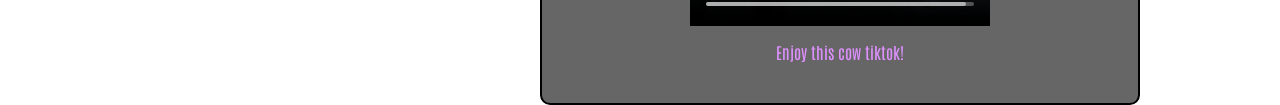
==== commit 3d6f7223: "update html" ====
--- a/thefeed.html
+++ b/thefeed.html
@@ -93,6 +93,18 @@
                     href="https://riyamarwadi.github.io/thefeed/"
                     target="blank">
                     <h5>Riya Marwadi</h5>
+                </a>  
+                <a
+                    style="text-decoration:none"
+                    href="https://graceyam.github.io/thefeed/"
+                    target="blank">
+                    <h5>Grace Yam</h5>
+                </a>
+                <a
+                    style="text-decoration:none"
+                    href=" https://jacquelinewijaya.github.io/thefeed/"
+                    target="blank">
+                    <h5>Jacky Wijaya</h5>
                 </a>
         </nav>
         <main>
--- a/css/stylesheet.css
+++ b/css/stylesheet.css
@@ -1,8 +1,8 @@
 @import url('https://fonts.googleapis.com/css2?family=Antonio&family=Staatliches&display=swap');
 
 body {
-    background-image:url(https://img.freepik.com/free-photo/white-paper-crumpled-background_1232-2082.jpg?w=2000&t=st=1695699804~exp=1695700404~hmac=bd3a761f2ec9f73c1d6785c56fe70ab6775f4508814c61be21883a655495f98b);
-    background-repeat: no;
+    background-image:url(https://romandecoratingproducts.com/wp-content/uploads/2021/09/Wrinkled-Paper-2048x1150.jpg);
+    background-repeat:no-repeat;
     background-attachment: fixed;
     max-width: 1200px;
     margin: auto;
